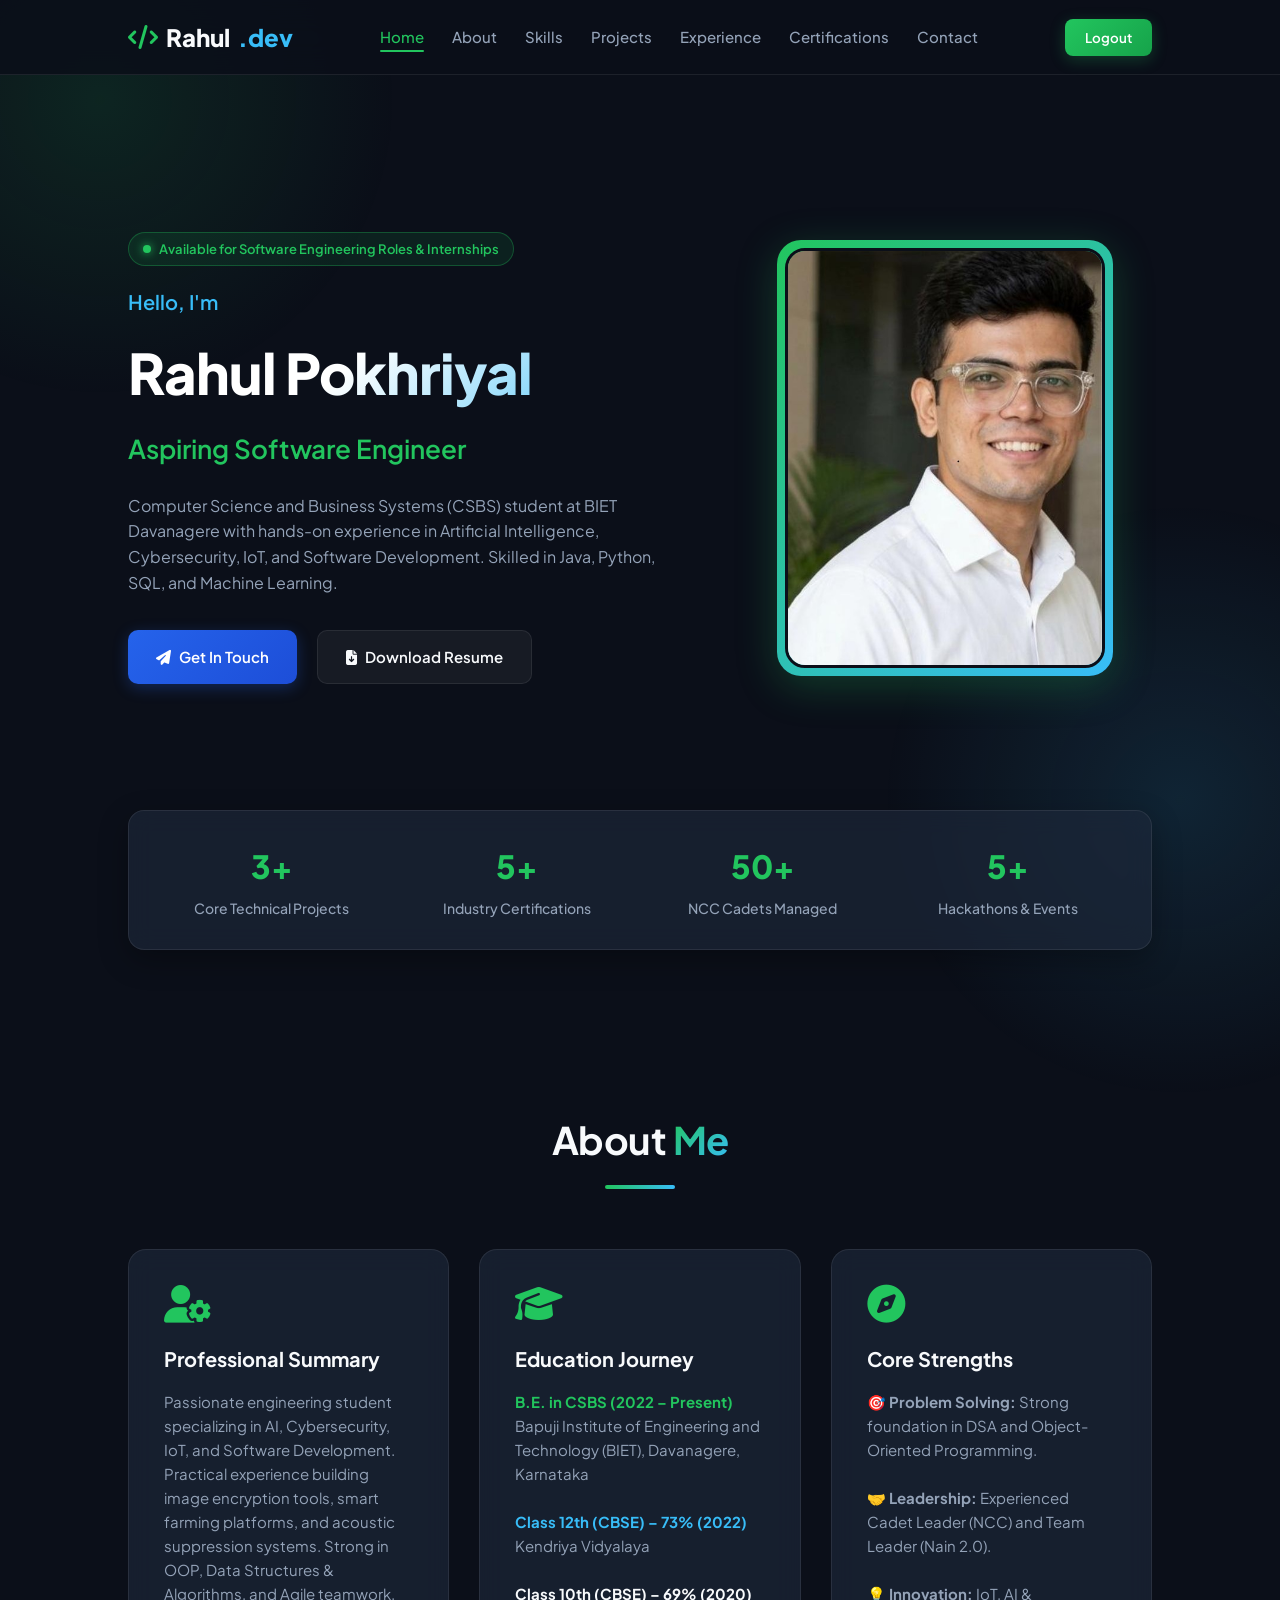
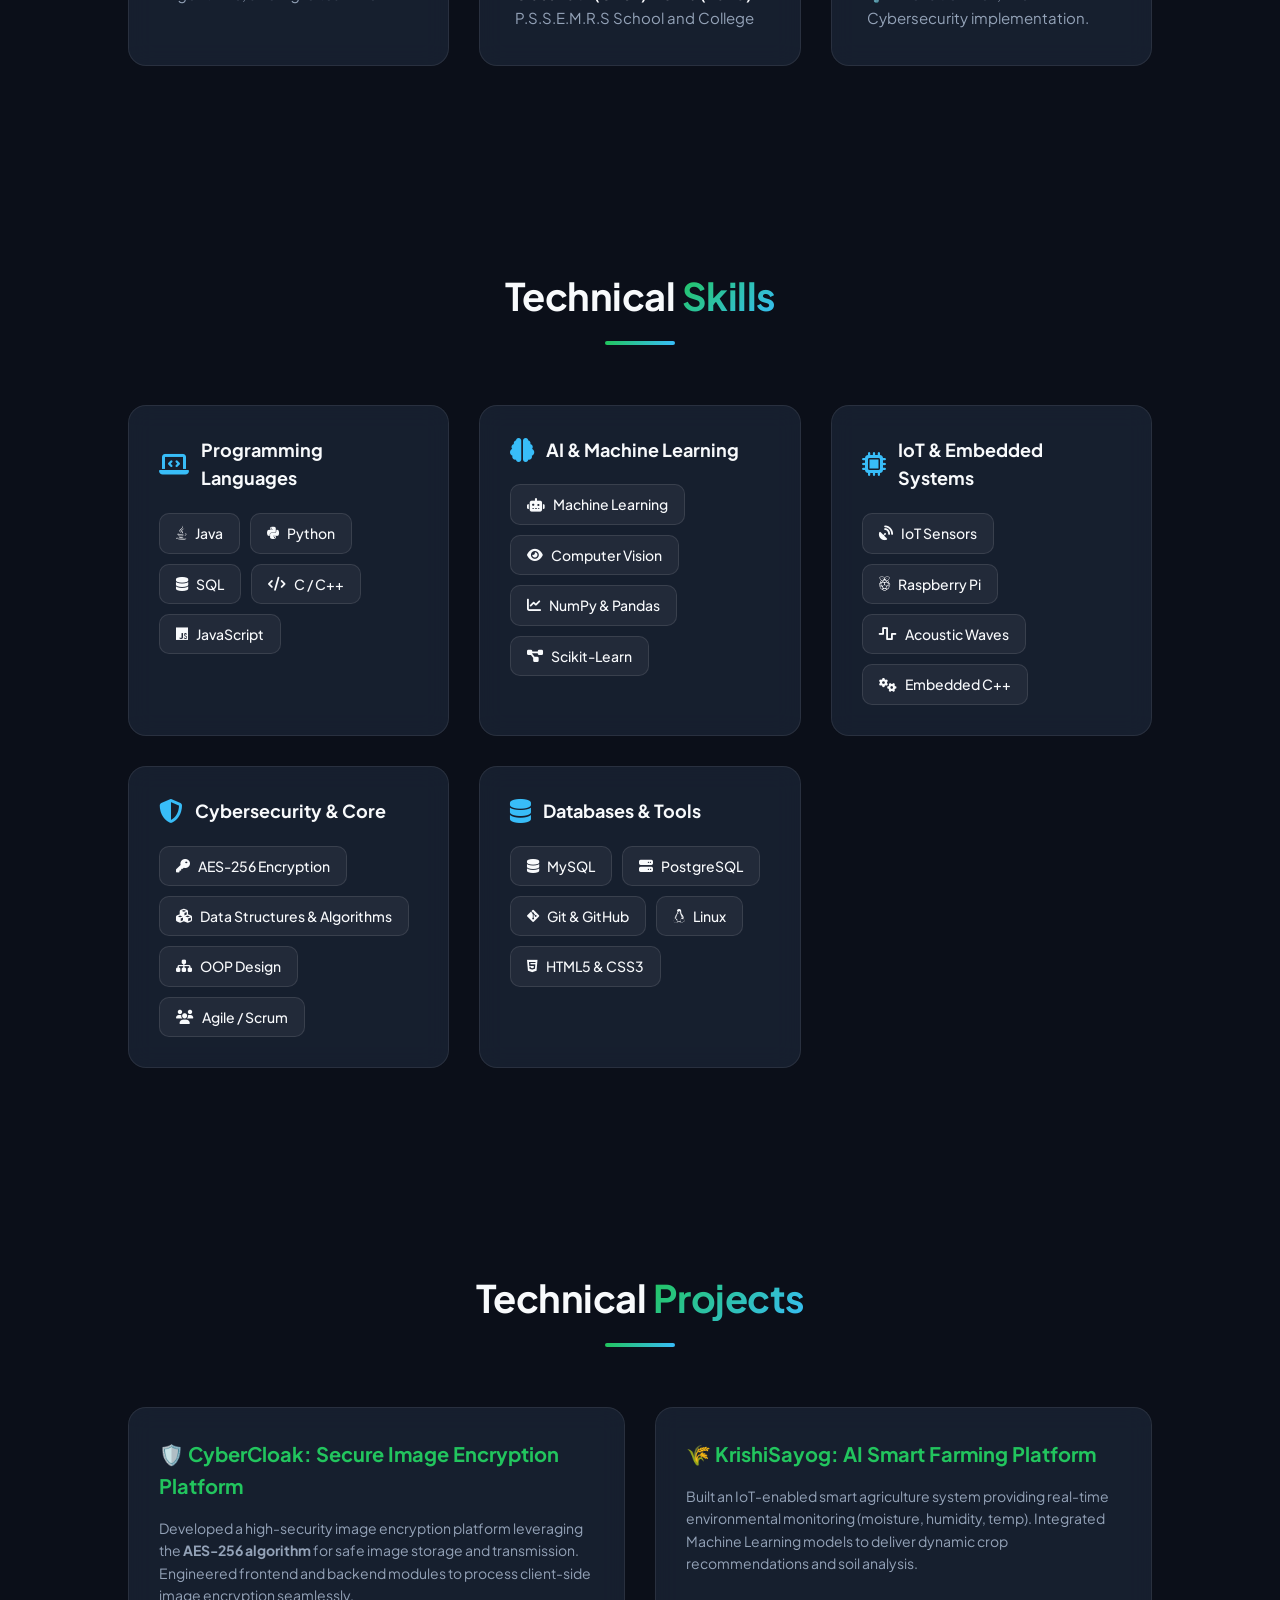
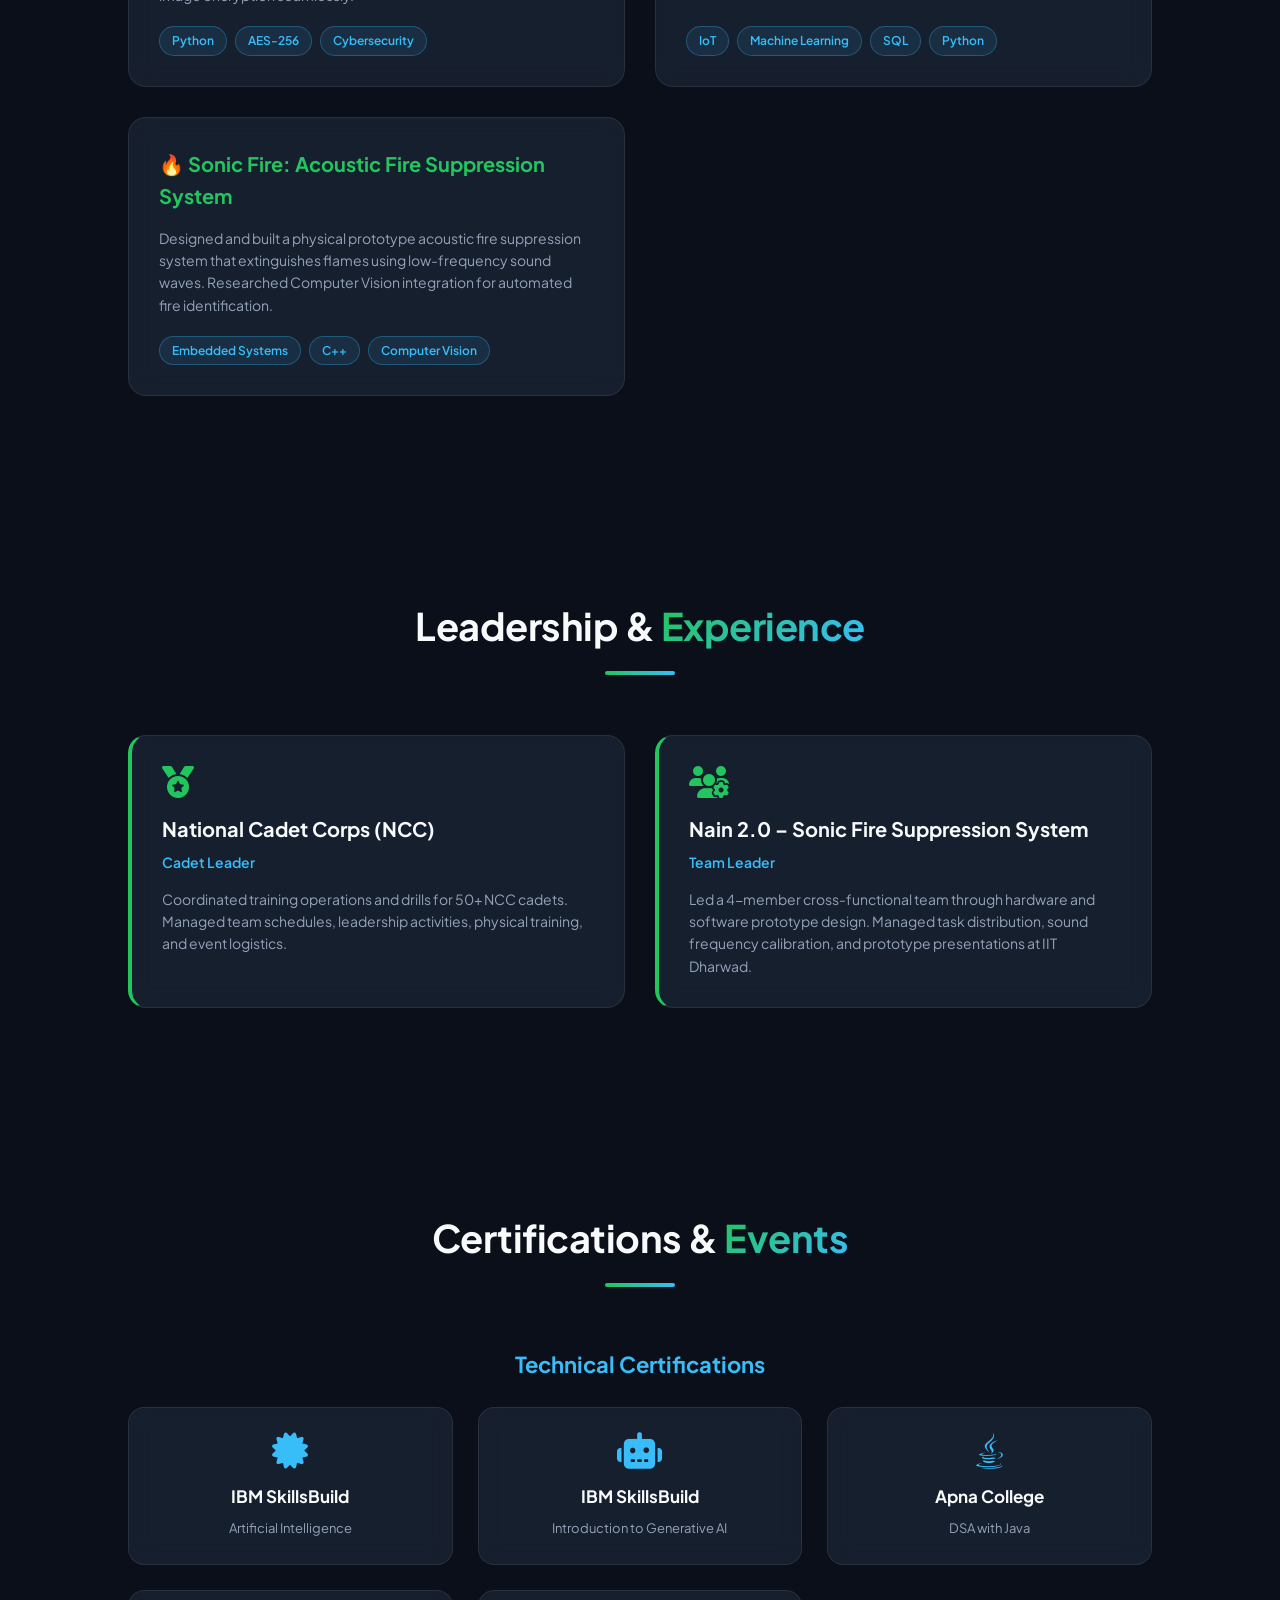
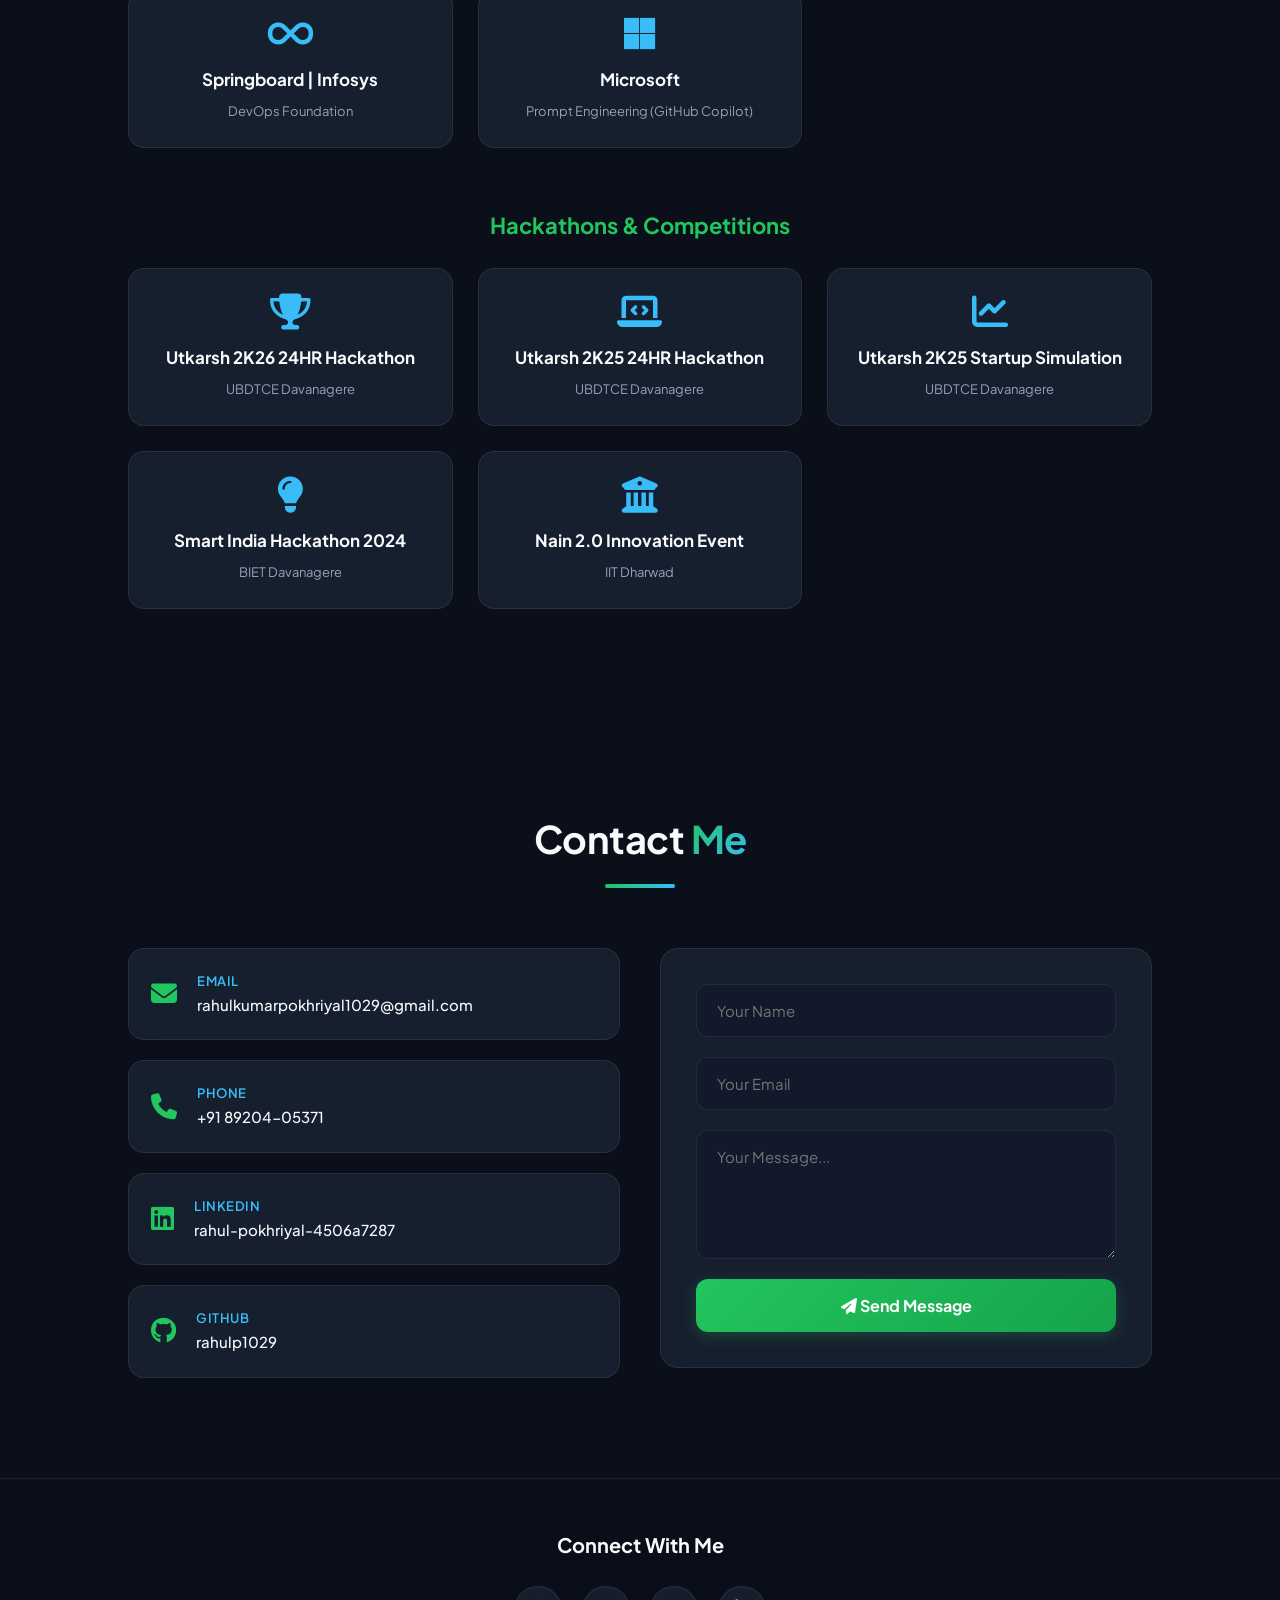
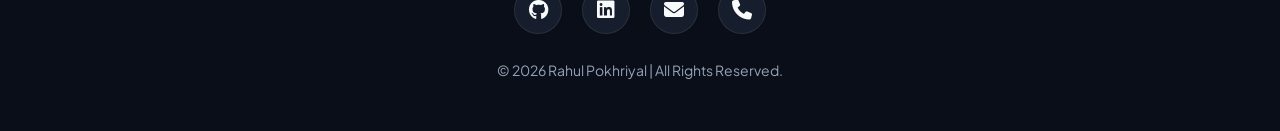
==== index.html @ 4e9465a5 "Initial commit - Rahul Pokhriyal Portfolio" ====
<!DOCTYPE html>
<html lang="en">
<head>
    <meta charset="UTF-8">
    <meta name="viewport" content="width=device-width, initial-scale=1.0">
    <title>Rahul Pokhriyal | Software Engineer Portfolio</title>
    <link rel="stylesheet" href="css/style.css?v=6">
    <link rel="stylesheet" href="https://cdnjs.cloudflare.com/ajax/libs/font-awesome/6.5.2/css/all.min.css">
</head>
<body>
    <!-- ================= NAVBAR ================= -->
    <header>
        <nav class="navbar">
            <div class="logo">
                <i class="fa-solid fa-code"></i>
                Rahul<span>.dev</span>
            </div>
            <ul class="nav-links">
                <li><a href="#home" class="active">Home</a></li>
                <li><a href="#about">About</a></li>
                <li><a href="#skills">Skills</a></li>
                <li><a href="#projects">Projects</a></li>
                <li><a href="#experience">Experience</a></li>
                <li><a href="#certifications">Certifications</a></li>
                <li><a href="#contact">Contact</a></li>
            </ul>
            <button id="logoutBtn">
                Logout
            </button>
        </nav>
    </header>

    <!-- ================= HERO ================= -->
    <section class="hero" id="home">
        <div class="hero-text">
            <div class="status-badge">
                <span class="status-dot"></span> Available for Software Engineering Roles & Internships
            </div>
            <h3>Hello, I'm</h3>
            <h1>Rahul Pokhriyal</h1>
            <h2>
                <span id="typing"></span>
            </h2>
            <p>
                Computer Science and Business Systems (CSBS) student at BIET Davanagere with hands-on experience in Artificial Intelligence, Cybersecurity, IoT, and Software Development. Skilled in Java, Python, SQL, and Machine Learning.
            </p>
            <div class="buttons">
                <a href="#contact" class="btn btn-primary">
                    <i class="fa-solid fa-paper-plane"></i> Get In Touch
                </a>
                <a href="RESUME.pdf" class="btn btn-secondary" target="_blank">
                    <i class="fa-solid fa-file-arrow-down"></i> Download Resume
                </a>
            </div>
        </div>
        <div class="hero-image">
            <div class="avatar-wrapper">
                <img src="images/profile.jpg?v=6" alt="Rahul Pokhriyal Profile">
            </div>
        </div>
    </section>

    <!-- ================= STATS BANNER ================= -->
    <section class="stats-section">
        <div class="stats-banner">
            <div class="stat-item">
                <div class="stat-number">3+</div>
                <div class="stat-label">Core Technical Projects</div>
            </div>
            <div class="stat-item">
                <div class="stat-number">5+</div>
                <div class="stat-label">Industry Certifications</div>
            </div>
            <div class="stat-item">
                <div class="stat-number">50+</div>
                <div class="stat-label">NCC Cadets Managed</div>
            </div>
            <div class="stat-item">
                <div class="stat-number">5+</div>
                <div class="stat-label">Hackathons & Events</div>
            </div>
        </div>
    </section>

    <!-- ================= ABOUT ================= -->
    <section id="about">
        <h2 class="title">About <span>Me</span></h2>
        <div class="about-container">
            <div class="about-card">
                <i class="fa-solid fa-user-gear"></i>
                <h3>Professional Summary</h3>
                <p>
                    Passionate engineering student specializing in AI, Cybersecurity, IoT, and Software Development. Practical experience building image encryption tools, smart farming platforms, and acoustic suppression systems. Strong in OOP, Data Structures & Algorithms, and Agile teamwork.
                </p>
            </div>
            <div class="about-card">
                <i class="fa-solid fa-graduation-cap"></i>
                <h3>Education Journey</h3>
                <p style="text-align: left; margin-top: 10px;">
                    <strong style="color: var(--accent-green);">B.E. in CSBS (2022 – Present)</strong><br>
                    Bapuji Institute of Engineering and Technology (BIET), Davanagere, Karnataka<br><br>
                    <strong style="color: var(--accent-cyan);">Class 12th (CBSE) – 73% (2022)</strong><br>
                    Kendriya Vidyalaya<br><br>
                    <strong style="color: var(--text-main);">Class 10th (CBSE) – 69% (2020)</strong><br>
                    P.S.S.E.M.R.S School and College
                </p>
            </div>
            <div class="about-card">
                <i class="fa-solid fa-compass"></i>
                <h3>Core Strengths</h3>
                <p style="text-align: left; margin-top: 10px;">
                    🎯 <strong>Problem Solving:</strong> Strong foundation in DSA and Object-Oriented Programming.<br><br>
                    🤝 <strong>Leadership:</strong> Experienced Cadet Leader (NCC) and Team Leader (Nain 2.0).<br><br>
                    💡 <strong>Innovation:</strong> IoT, AI & Cybersecurity implementation.
                </p>
            </div>
        </div>
    </section>

    <!-- ================= SKILLS ================= -->
    <section id="skills">
        <h2 class="title">Technical <span>Skills</span></h2>
        <div class="skills-container">
            
            <div class="skill-category">
                <div class="category-header">
                    <i class="fa-solid fa-laptop-code"></i>
                    <h3>Programming Languages</h3>
                </div>
                <div class="skill-tags">
                    <span class="skill-chip"><i class="fa-brands fa-java"></i> Java</span>
                    <span class="skill-chip"><i class="fa-brands fa-python"></i> Python</span>
                    <span class="skill-chip"><i class="fa-solid fa-database"></i> SQL</span>
                    <span class="skill-chip"><i class="fa-solid fa-code"></i> C / C++</span>
                    <span class="skill-chip"><i class="fa-brands fa-js"></i> JavaScript</span>
                </div>
            </div>

            <div class="skill-category">
                <div class="category-header">
                    <i class="fa-solid fa-brain"></i>
                    <h3>AI & Machine Learning</h3>
                </div>
                <div class="skill-tags">
                    <span class="skill-chip"><i class="fa-solid fa-robot"></i> Machine Learning</span>
                    <span class="skill-chip"><i class="fa-solid fa-eye"></i> Computer Vision</span>
                    <span class="skill-chip"><i class="fa-solid fa-chart-line"></i> NumPy & Pandas</span>
                    <span class="skill-chip"><i class="fa-solid fa-project-diagram"></i> Scikit-Learn</span>
                </div>
            </div>

            <div class="skill-category">
                <div class="category-header">
                    <i class="fa-solid fa-microchip"></i>
                    <h3>IoT & Embedded Systems</h3>
                </div>
                <div class="skill-tags">
                    <span class="skill-chip"><i class="fa-solid fa-satellite-dish"></i> IoT Sensors</span>
                    <span class="skill-chip"><i class="fa-brands fa-raspberry-pi"></i> Raspberry Pi</span>
                    <span class="skill-chip"><i class="fa-solid fa-wave-square"></i> Acoustic Waves</span>
                    <span class="skill-chip"><i class="fa-solid fa-gears"></i> Embedded C++</span>
                </div>
            </div>

            <div class="skill-category">
                <div class="category-header">
                    <i class="fa-solid fa-shield-halved"></i>
                    <h3>Cybersecurity & Core</h3>
                </div>
                <div class="skill-tags">
                    <span class="skill-chip"><i class="fa-solid fa-key"></i> AES-256 Encryption</span>
                    <span class="skill-chip"><i class="fa-solid fa-cubes"></i> Data Structures & Algorithms</span>
                    <span class="skill-chip"><i class="fa-solid fa-sitemap"></i> OOP Design</span>
                    <span class="skill-chip"><i class="fa-solid fa-users"></i> Agile / Scrum</span>
                </div>
            </div>

            <div class="skill-category">
                <div class="category-header">
                    <i class="fa-solid fa-database"></i>
                    <h3>Databases & Tools</h3>
                </div>
                <div class="skill-tags">
                    <span class="skill-chip"><i class="fa-solid fa-database"></i> MySQL</span>
                    <span class="skill-chip"><i class="fa-solid fa-server"></i> PostgreSQL</span>
                    <span class="skill-chip"><i class="fa-brands fa-git-alt"></i> Git & GitHub</span>
                    <span class="skill-chip"><i class="fa-brands fa-linux"></i> Linux</span>
                    <span class="skill-chip"><i class="fa-brands fa-html5"></i> HTML5 & CSS3</span>
                </div>
            </div>

        </div>
    </section>

    <!-- ================= PROJECTS ================= -->
    <section id="projects">
        <h2 class="title">Technical <span>Projects</span></h2>
        <div class="project-container">

            <div class="project-card">
                <div>
                    <h3>🛡️ CyberCloak: Secure Image Encryption Platform</h3>
                    <p>
                        Developed a high-security image encryption platform leveraging the <strong>AES-256 algorithm</strong> for safe image storage and transmission. Engineered frontend and backend modules to process client-side image encryption seamlessly.
                    </p>
                </div>
                <div class="project-badges">
                    <span class="badge">Python</span>
                    <span class="badge">AES-256</span>
                    <span class="badge">Cybersecurity</span>
                </div>
            </div>

            <div class="project-card">
                <div>
                    <h3>🌾 KrishiSayog: AI Smart Farming Platform</h3>
                    <p>
                        Built an IoT-enabled smart agriculture system providing real-time environmental monitoring (moisture, humidity, temp). Integrated Machine Learning models to deliver dynamic crop recommendations and soil analysis.
                    </p>
                </div>
                <div class="project-badges">
                    <span class="badge">IoT</span>
                    <span class="badge">Machine Learning</span>
                    <span class="badge">SQL</span>
                    <span class="badge">Python</span>
                </div>
            </div>

            <div class="project-card">
                <div>
                    <h3>🔥 Sonic Fire: Acoustic Fire Suppression System</h3>
                    <p>
                        Designed and built a physical prototype acoustic fire suppression system that extinguishes flames using low-frequency sound waves. Researched Computer Vision integration for automated fire identification.
                    </p>
                </div>
                <div class="project-badges">
                    <span class="badge">Embedded Systems</span>
                    <span class="badge">C++</span>
                    <span class="badge">Computer Vision</span>
                </div>
            </div>

        </div>
    </section>

    <!-- ================= LEADERSHIP & EXPERIENCE ================= -->
    <section id="experience">
        <h2 class="title">Leadership & <span>Experience</span></h2>
        <div class="exp-grid">
            <div class="exp-card">
                <i class="fa-solid fa-medal"></i>
                <h3>National Cadet Corps (NCC)</h3>
                <div class="role">Cadet Leader</div>
                <p>
                    Coordinated training operations and drills for 50+ NCC cadets. Managed team schedules, leadership activities, physical training, and event logistics.
                </p>
            </div>
            <div class="exp-card">
                <i class="fa-solid fa-users-gear"></i>
                <h3>Nain 2.0 – Sonic Fire Suppression System</h3>
                <div class="role">Team Leader</div>
                <p>
                    Led a 4-member cross-functional team through hardware and software prototype design. Managed task distribution, sound frequency calibration, and prototype presentations at IIT Dharwad.
                </p>
            </div>
        </div>
    </section>

    <!-- ================= CERTIFICATIONS & HACKATHONS ================= -->
    <section id="certifications">
        <h2 class="title">Certifications & <span>Events</span></h2>
        
        <h3 style="color: var(--accent-cyan); font-size: 22px; margin-bottom: 25px; text-align: center;">Technical Certifications</h3>
        <div class="cert-grid" style="margin-bottom: 60px;">
            <div class="cert-card">
                <i class="fa-solid fa-certificate"></i>
                <h3>IBM SkillsBuild</h3>
                <p>Artificial Intelligence</p>
            </div>
            <div class="cert-card">
                <i class="fa-solid fa-robot"></i>
                <h3>IBM SkillsBuild</h3>
                <p>Introduction to Generative AI</p>
            </div>
            <div class="cert-card">
                <i class="fa-brands fa-java"></i>
                <h3>Apna College</h3>
                <p>DSA with Java</p>
            </div>
            <div class="cert-card">
                <i class="fa-solid fa-infinity"></i>
                <h3>Springboard | Infosys</h3>
                <p>DevOps Foundation</p>
            </div>
            <div class="cert-card">
                <i class="fa-brands fa-microsoft"></i>
                <h3>Microsoft</h3>
                <p>Prompt Engineering (GitHub Copilot)</p>
            </div>
        </div>

        <h3 style="color: var(--accent-green); font-size: 22px; margin-bottom: 25px; text-align: center;">Hackathons & Competitions</h3>
        <div class="hackathon-grid">
            <div class="hackathon-card">
                <i class="fa-solid fa-trophy"></i>
                <h3>Utkarsh 2K26 24HR Hackathon</h3>
                <p>UBDTCE Davanagere</p>
            </div>
            <div class="hackathon-card">
                <i class="fa-solid fa-laptop-code"></i>
                <h3>Utkarsh 2K25 24HR Hackathon</h3>
                <p>UBDTCE Davanagere</p>
            </div>
            <div class="hackathon-card">
                <i class="fa-solid fa-chart-line"></i>
                <h3>Utkarsh 2K25 Startup Simulation</h3>
                <p>UBDTCE Davanagere</p>
            </div>
            <div class="hackathon-card">
                <i class="fa-solid fa-lightbulb"></i>
                <h3>Smart India Hackathon 2024</h3>
                <p>BIET Davanagere</p>
            </div>
            <div class="hackathon-card">
                <i class="fa-solid fa-building-columns"></i>
                <h3>Nain 2.0 Innovation Event</h3>
                <p>IIT Dharwad</p>
            </div>
        </div>
    </section>

    <!-- ================= CONTACT ================= -->
    <section id="contact">
        <h2 class="title">Contact <span>Me</span></h2>
        <div class="contact-container">
            <div class="contact-info">
                <div class="info-item">
                    <i class="fa-solid fa-envelope"></i>
                    <div>
                        <h4>Email</h4>
                        <a href="mailto:rahulkumarpokhriyal1029@gmail.com">rahulkumarpokhriyal1029@gmail.com</a>
                    </div>
                </div>
                <div class="info-item">
                    <i class="fa-solid fa-phone"></i>
                    <div>
                        <h4>Phone</h4>
                        <a href="tel:+918920405371">+91 89204-05371</a>
                    </div>
                </div>
                <div class="info-item">
                    <i class="fa-brands fa-linkedin"></i>
                    <div>
                        <h4>LinkedIn</h4>
                        <a href="https://linkedin.com/in/rahul-pokhriyal-4506a7287" target="_blank">rahul-pokhriyal-4506a7287</a>
                    </div>
                </div>
                <div class="info-item">
                    <i class="fa-brands fa-github"></i>
                    <div>
                        <h4>GitHub</h4>
                        <a href="https://github.com/rahulp1029" target="_blank">rahulp1029</a>
                    </div>
                </div>
            </div>

            <form id="contactForm">
                <input type="text" placeholder="Your Name" required>
                <input type="email" placeholder="Your Email" required>
                <textarea rows="5" placeholder="Your Message..." required></textarea>
                <button type="submit"><i class="fa-solid fa-paper-plane"></i> Send Message</button>
            </form>
        </div>
    </section>

    <!-- ================= FOOTER ================= -->
    <footer>
        <h3>Connect With Me</h3>
        <div class="social">
            <a href="https://github.com/rahulp1029" target="_blank" title="GitHub">
                <i class="fab fa-github"></i>
            </a>
            <a href="https://linkedin.com/in/rahul-pokhriyal-4506a7287" target="_blank" title="LinkedIn">
                <i class="fab fa-linkedin"></i>
            </a>
            <a href="mailto:rahulkumarpokhriyal1029@gmail.com" title="Email">
                <i class="fa-solid fa-envelope"></i>
            </a>
            <a href="tel:+918920405371" title="Phone">
                <i class="fa-solid fa-phone"></i>
            </a>
        </div>
        <p>
            ©️ 2026 Rahul Pokhriyal | All Rights Reserved
        </p>
    </footer>

    <script src="js/auth.js"></script>
    <script src="js/script.js"></script>
</body>
</html>
---- css/style.css ----
@import url('https://fonts.googleapis.com/css2?family=Plus+Jakarta+Sans:wght@300;400;500;600;700;800&display=swap');

*{
    margin:0;
    padding:0;
    box-sizing:border-box;
    scroll-behavior:smooth;
    font-family:'Plus Jakarta Sans', sans-serif;
}

:root {
    --bg-dark: #0b0f19;
    --card-bg: rgba(30, 41, 59, 0.65);
    --border-color: rgba(255, 255, 255, 0.08);
    --accent-green: #22c55e;
    --accent-green-glow: rgba(34, 197, 94, 0.25);
    --accent-cyan: #38bdf8;
    --accent-cyan-glow: rgba(56, 189, 248, 0.25);
    --text-main: #f8fafc;
    --text-muted: #94a3b8;
}

body{
    background: var(--bg-dark);
    color: var(--text-main);
    line-height:1.6;
    overflow-x:hidden;
}

/* Background subtle ambient glows */
body::before {
    content: "";
    position: fixed;
    top: -200px;
    left: -200px;
    width: 600px;
    height: 600px;
    background: radial-gradient(circle, rgba(34, 197, 94, 0.12) 0%, transparent 70%);
    z-index: -1;
    pointer-events: none;
}

body::after {
    content: "";
    position: fixed;
    bottom: -200px;
    right: -200px;
    width: 600px;
    height: 600px;
    background: radial-gradient(circle, rgba(56, 189, 248, 0.12) 0%, transparent 70%);
    z-index: -1;
    pointer-events: none;
}

section{
    padding:100px 10%;
}

.title{
    text-align:center;
    font-size:38px;
    font-weight:700;
    margin-bottom:60px;
    color: var(--text-main);
    position:relative;
    letter-spacing: -0.5px;
}

.title span {
    background: linear-gradient(135deg, var(--accent-green), var(--accent-cyan));
    -webkit-background-clip: text;
    -webkit-text-fill-color: transparent;
}

.title::after{
    content:"";
    width:70px;
    height:4px;
    background: linear-gradient(90deg, var(--accent-green), var(--accent-cyan));
    display:block;
    margin:14px auto 0;
    border-radius:10px;
}

/* Header & Navbar */
header{
    position:sticky;
    top:0;
    z-index:1000;
}

.navbar{
    display:flex;
    justify-content:space-between;
    align-items:center;
    padding:18px 10%;
    background: rgba(11, 15, 25, 0.85);
    backdrop-filter: blur(16px);
    border-bottom: 1px solid var(--border-color);
}

.logo{
    font-size:24px;
    font-weight:800;
    color: var(--text-main);
    display: flex;
    align-items: center;
    gap: 8px;
}

.logo i{
    color: var(--accent-green);
}

.logo span {
    color: var(--accent-cyan);
}

.nav-links{
    display:flex;
    list-style:none;
    gap:28px;
}

.nav-links a{
    text-decoration:none;
    color: var(--text-muted);
    font-weight: 500;
    font-size: 15px;
    transition:.3s;
    position: relative;
}

.nav-links a:hover, .nav-links a.active{
    color: var(--accent-green);
}

.nav-links a.active::after {
    content: "";
    position: absolute;
    bottom: -6px;
    left: 0;
    width: 100%;
    height: 2px;
    background: var(--accent-green);
    border-radius: 2px;
}

#logoutBtn{
    padding:10px 20px;
    background: linear-gradient(135deg, var(--accent-green), #16a34a);
    color:#fff;
    font-weight: 600;
    border:none;
    border-radius:8px;
    cursor:pointer;
    transition:.3s;
    box-shadow: 0 4px 15px var(--accent-green-glow);
}

#logoutBtn:hover{
    transform:translateY(-2px);
    box-shadow: 0 6px 20px rgba(34, 197, 94, 0.4);
}

/* Hero Section */
.hero{
    display:flex;
    justify-content:space-between;
    align-items:center;
    gap:60px;
    min-height:85vh;
}

.status-badge {
    display: inline-flex;
    align-items: center;
    gap: 8px;
    background: rgba(34, 197, 94, 0.1);
    border: 1px solid rgba(34, 197, 94, 0.3);
    color: var(--accent-green);
    font-size: 13px;
    font-weight: 600;
    padding: 6px 14px;
    border-radius: 20px;
    margin-bottom: 20px;
}

.status-dot {
    width: 8px;
    height: 8px;
    background: var(--accent-green);
    border-radius: 50%;
    box-shadow: 0 0 10px var(--accent-green);
    animation: pulse 2s infinite;
}

@keyframes pulse {
    0% { transform: scale(0.95); box-shadow: 0 0 0 0 rgba(34, 197, 94, 0.7); }
    70% { transform: scale(1); box-shadow: 0 0 0 8px rgba(34, 197, 94, 0); }
    100% { transform: scale(0.95); box-shadow: 0 0 0 0 rgba(34, 197, 94, 0); }
}

.hero-text{
    flex:1.2;
}

.hero-text h3{
    color: var(--accent-cyan);
    font-size:20px;
    font-weight: 600;
}

.hero-text h1{
    font-size:56px;
    font-weight: 800;
    margin:10px 0;
    letter-spacing: -1px;
    background: linear-gradient(135deg, #ffffff 40%, var(--accent-cyan));
    -webkit-background-clip: text;
    -webkit-text-fill-color: transparent;
}

.hero-text h2{
    color: var(--accent-green);
    margin-bottom:20px;
    font-size: 26px;
    font-weight: 600;
    min-height:45px;
}

.hero-text p{
    color: var(--text-muted);
    font-size: 16px;
    margin-bottom:35px;
    max-width: 600px;
}

.buttons{
    display:flex;
    gap:20px;
}

.btn{
    padding:14px 28px;
    text-decoration:none;
    border-radius:10px;
    font-weight: 600;
    font-size: 15px;
    transition:.3s;
    display: inline-flex;
    align-items: center;
    gap: 8px;
}

.btn-primary{
    color:#fff;
    background: linear-gradient(135deg, #2563eb, #1d4ed8);
    box-shadow: 0 4px 15px rgba(37, 99, 235, 0.3);
}

.btn-primary:hover{
    transform:translateY(-3px);
    box-shadow: 0 8px 25px rgba(37, 99, 235, 0.45);
}

.btn-secondary{
    color: var(--text-main);
    background: rgba(255, 255, 255, 0.05);
    border: 1px solid var(--border-color);
}

.btn-secondary:hover{
    background: rgba(255, 255, 255, 0.1);
    transform:translateY(-3px);
    border-color: var(--accent-cyan);
}

.hero-image{
    flex:0.9;
    display:flex;
    justify-content:center;
    position: relative;
}

.avatar-wrapper {
    position: relative;
    padding: 8px;
    border-radius: 24px;
    background: linear-gradient(135deg, var(--accent-green), var(--accent-cyan));
    box-shadow: 0 10px 40px var(--accent-green-glow);
}

.avatar-wrapper img{
    width:320px;
    height:420px;
    object-fit: cover;
    object-position: center 85%;
    border-radius:20px;
    display: block;
    border: 3px solid var(--bg-dark);
}

/* Stats Bar */
.stats-section {
    padding: 0 10%;
    margin-top: -30px;
    margin-bottom: 60px;
    width: 100%;
}

.stats-banner {
    width: 100%;
    display: grid;
    grid-template-columns: repeat(4, 1fr);
    gap: 20px;
    background: var(--card-bg);
    border: 1px solid var(--border-color);
    backdrop-filter: blur(12px);
    padding: 30px;
    border-radius: 16px;
    box-shadow: 0 10px 30px rgba(0,0,0,0.3);
}

.stat-item {
    text-align: center;
}

.stat-number {
    font-size: 32px;
    font-weight: 800;
    color: var(--accent-green);
}

.stat-label {
    color: var(--text-muted);
    font-size: 14px;
    font-weight: 500;
    margin-top: 4px;
}

/* About Section */
.about-container{
    display:grid;
    grid-template-columns:repeat(auto-fit,minmax(300px,1fr));
    gap:30px;
}

.about-card{
    background: var(--card-bg);
    border: 1px solid var(--border-color);
    backdrop-filter: blur(12px);
    padding:35px;
    border-radius:18px;
    transition:.4s;
}

.about-card:hover{
    transform:translateY(-6px);
    border-color: var(--accent-green);
    box-shadow:0 12px 30px var(--accent-green-glow);
}

.about-card i{
    font-size:38px;
    color: var(--accent-green);
    margin-bottom:20px;
}

.about-card h3{
    margin-bottom:15px;
    font-size: 20px;
    font-weight: 700;
}

.about-card p{
    color: var(--text-muted);
    font-size: 15px;
}

/* Skills Section */
.skills-container {
    display: grid;
    grid-template-columns: repeat(auto-fit, minmax(320px, 1fr));
    gap: 30px;
}

.skill-category {
    background: var(--card-bg);
    border: 1px solid var(--border-color);
    backdrop-filter: blur(12px);
    padding: 30px;
    border-radius: 18px;
    transition: .4s;
}

.skill-category:hover {
    border-color: var(--accent-cyan);
    box-shadow: 0 10px 30px var(--accent-cyan-glow);
}

.category-header {
    display: flex;
    align-items: center;
    gap: 12px;
    margin-bottom: 20px;
}

.category-header i {
    font-size: 24px;
    color: var(--accent-cyan);
}

.category-header h3 {
    font-size: 18px;
    font-weight: 700;
}

.skill-tags {
    display: flex;
    flex-wrap: wrap;
    gap: 10px;
}

.skill-chip {
    background: rgba(255, 255, 255, 0.05);
    border: 1px solid rgba(255, 255, 255, 0.1);
    color: var(--text-main);
    padding: 8px 16px;
    border-radius: 10px;
    font-size: 14px;
    font-weight: 500;
    display: flex;
    align-items: center;
    gap: 8px;
    transition: .3s;
}

.skill-chip:hover {
    background: rgba(34, 197, 94, 0.15);
    border-color: var(--accent-green);
    color: var(--accent-green);
}

/* Projects Section */
.project-container{
    display:grid;
    grid-template-columns:repeat(auto-fit,minmax(330px,1fr));
    gap:30px;
}

.project-card{
    background: var(--card-bg);
    border: 1px solid var(--border-color);
    backdrop-filter: blur(12px);
    padding:30px;
    border-radius:18px;
    transition:.4s;
    display: flex;
    flex-direction: column;
    justify-content: space-between;
}

.project-card:hover{
    transform:translateY(-8px);
    border-color: var(--accent-green);
    box-shadow:0 12px 35px var(--accent-green-glow);
}

.project-card h3{
    color: var(--accent-green);
    font-size: 20px;
    font-weight: 700;
    margin-bottom:15px;
}

.project-card p{
    color: var(--text-muted);
    font-size: 14px;
    margin-bottom: 20px;
}

.project-badges{
    display:flex;
    flex-wrap:wrap;
    gap:8px;
    margin-top:auto;
}

.badge{
    background: rgba(56, 189, 248, 0.1);
    color: var(--accent-cyan);
    font-size: 12px;
    font-weight: 600;
    padding: 4px 12px;
    border-radius: 20px;
    border: 1px solid rgba(56, 189, 248, 0.3);
}

/* Leadership & Experience Section */
.exp-grid{
    display:grid;
    grid-template-columns:repeat(auto-fit,minmax(330px,1fr));
    gap:30px;
}

.exp-card{
    background: var(--card-bg);
    border: 1px solid var(--border-color);
    border-left: 4px solid var(--accent-green);
    backdrop-filter: blur(12px);
    padding:30px;
    border-radius:18px;
    transition:.4s;
}

.exp-card:hover{
    transform:translateY(-5px);
    box-shadow:0 10px 30px var(--accent-green-glow);
}

.exp-card i{
    font-size:32px;
    color: var(--accent-green);
    margin-bottom:15px;
}

.exp-card h3{
    color: var(--text-main);
    font-size:20px;
    font-weight: 700;
    margin-bottom:6px;
}

.exp-card .role{
    color: var(--accent-cyan);
    font-weight:600;
    font-size:14px;
    margin-bottom:14px;
}

.exp-card p{
    color: var(--text-muted);
    font-size:14px;
}

/* Certifications & Hackathons */
.cert-grid, .hackathon-grid{
    display:grid;
    grid-template-columns:repeat(auto-fit,minmax(260px,1fr));
    gap:25px;
}

.cert-card, .hackathon-card{
    background: var(--card-bg);
    border: 1px solid var(--border-color);
    backdrop-filter: blur(12px);
    padding:25px;
    border-radius:16px;
    transition:.4s;
    text-align: center;
}

.cert-card:hover, .hackathon-card:hover{
    transform:translateY(-5px);
    border-color: var(--accent-cyan);
    box-shadow:0 8px 25px var(--accent-cyan-glow);
}

.cert-card i, .hackathon-card i{
    font-size:36px;
    color: var(--accent-cyan);
    margin-bottom:14px;
}

.cert-card h3, .hackathon-card h3{
    color: var(--text-main);
    font-size:17px;
    font-weight: 700;
    margin-bottom:8px;
}

.cert-card p, .hackathon-card p{
    color: var(--text-muted);
    font-size:13px;
}

/* Contact Section */
.contact-container{
    display:grid;
    grid-template-columns:repeat(auto-fit,minmax(320px,1fr));
    gap:40px;
    align-items:start;
}

.contact-info{
    display:flex;
    flex-direction:column;
    gap:20px;
}

.info-item{
    display:flex;
    align-items:center;
    gap:20px;
    background: var(--card-bg);
    border: 1px solid var(--border-color);
    backdrop-filter: blur(12px);
    padding:22px;
    border-radius:16px;
    transition: .3s;
}

.info-item:hover {
    border-color: var(--accent-green);
    transform: translateX(5px);
}

.info-item i{
    font-size:26px;
    color: var(--accent-green);
}

.info-item h4{
    color: var(--accent-cyan);
    font-size:13px;
    font-weight: 600;
    text-transform: uppercase;
    letter-spacing: 0.5px;
}

.info-item p, .info-item a{
    color: var(--text-main);
    font-size:15px;
    font-weight: 500;
    text-decoration:none;
}

.info-item a:hover{
    color: var(--accent-green);
}

#contactForm{
    background: var(--card-bg);
    border: 1px solid var(--border-color);
    backdrop-filter: blur(12px);
    padding: 35px;
    border-radius: 18px;
    display:flex;
    flex-direction:column;
    gap:20px;
}

#contactForm input,
#contactForm textarea{
    padding:16px 20px;
    border: 1px solid var(--border-color);
    outline:none;
    border-radius:12px;
    background: rgba(15, 23, 42, 0.6);
    color:#fff;
    font-size:15px;
    transition: .3s;
}

#contactForm input:focus,
#contactForm textarea:focus{
    border-color: var(--accent-green);
    box-shadow: 0 0 15px var(--accent-green-glow);
}

#contactForm button{
    padding:16px;
    border:none;
    background: linear-gradient(135deg, var(--accent-green), #16a34a);
    color:#fff;
    font-size:16px;
    font-weight: 700;
    border-radius:12px;
    cursor:pointer;
    transition:.3s;
    box-shadow: 0 4px 15px var(--accent-green-glow);
}

#contactForm button:hover{
    transform:translateY(-3px);
    box-shadow:0 8px 25px rgba(34, 197, 94, 0.45);
}

/* Footer */
footer{
    background: rgba(11, 15, 25, 0.95);
    border-top: 1px solid var(--border-color);
    text-align:center;
    padding:50px 20px;
}

footer h3{
    margin-bottom:25px;
    color: var(--text-main);
    font-size: 20px;
    font-weight: 700;
}

.social{
    display:flex;
    justify-content:center;
    gap:20px;
    margin-bottom:25px;
}

.social a{
    width:48px;
    height:48px;
    display:flex;
    justify-content:center;
    align-items:center;
    background: var(--card-bg);
    border: 1px solid var(--border-color);
    border-radius:50%;
    text-decoration:none;
    color: var(--text-main);
    font-size:20px;
    transition:.4s;
}

.social a:hover{
    background: var(--accent-green);
    color: #fff;
    border-color: var(--accent-green);
    transform:translateY(-4px);
    box-shadow: 0 6px 20px var(--accent-green-glow);
}

footer p{
    color: var(--text-muted);
    font-size: 14px;
}

/* Animations & Responsive */
@media(max-width:992px){
    .hero{
        flex-direction:column-reverse;
        text-align:center;
    }
    .hero-text h1{
        font-size:42px;
    }
    .hero-text p {
        margin: 0 auto 30px;
    }
    .buttons{
        justify-content:center;
    }
    .navbar{
        flex-direction:column;
        gap:15px;
    }
    .nav-links{
        gap:18px;
    }
}

@media(max-width:768px){
    section{
        padding:70px 5%;
    }
    .stats-section {
        padding: 0 5%;
        margin-top: 20px;
    }
    .stats-banner {
        grid-template-columns: repeat(2, 1fr);
    }
    .avatar-wrapper img{
        width:220px;
        height:220px;
    }
}
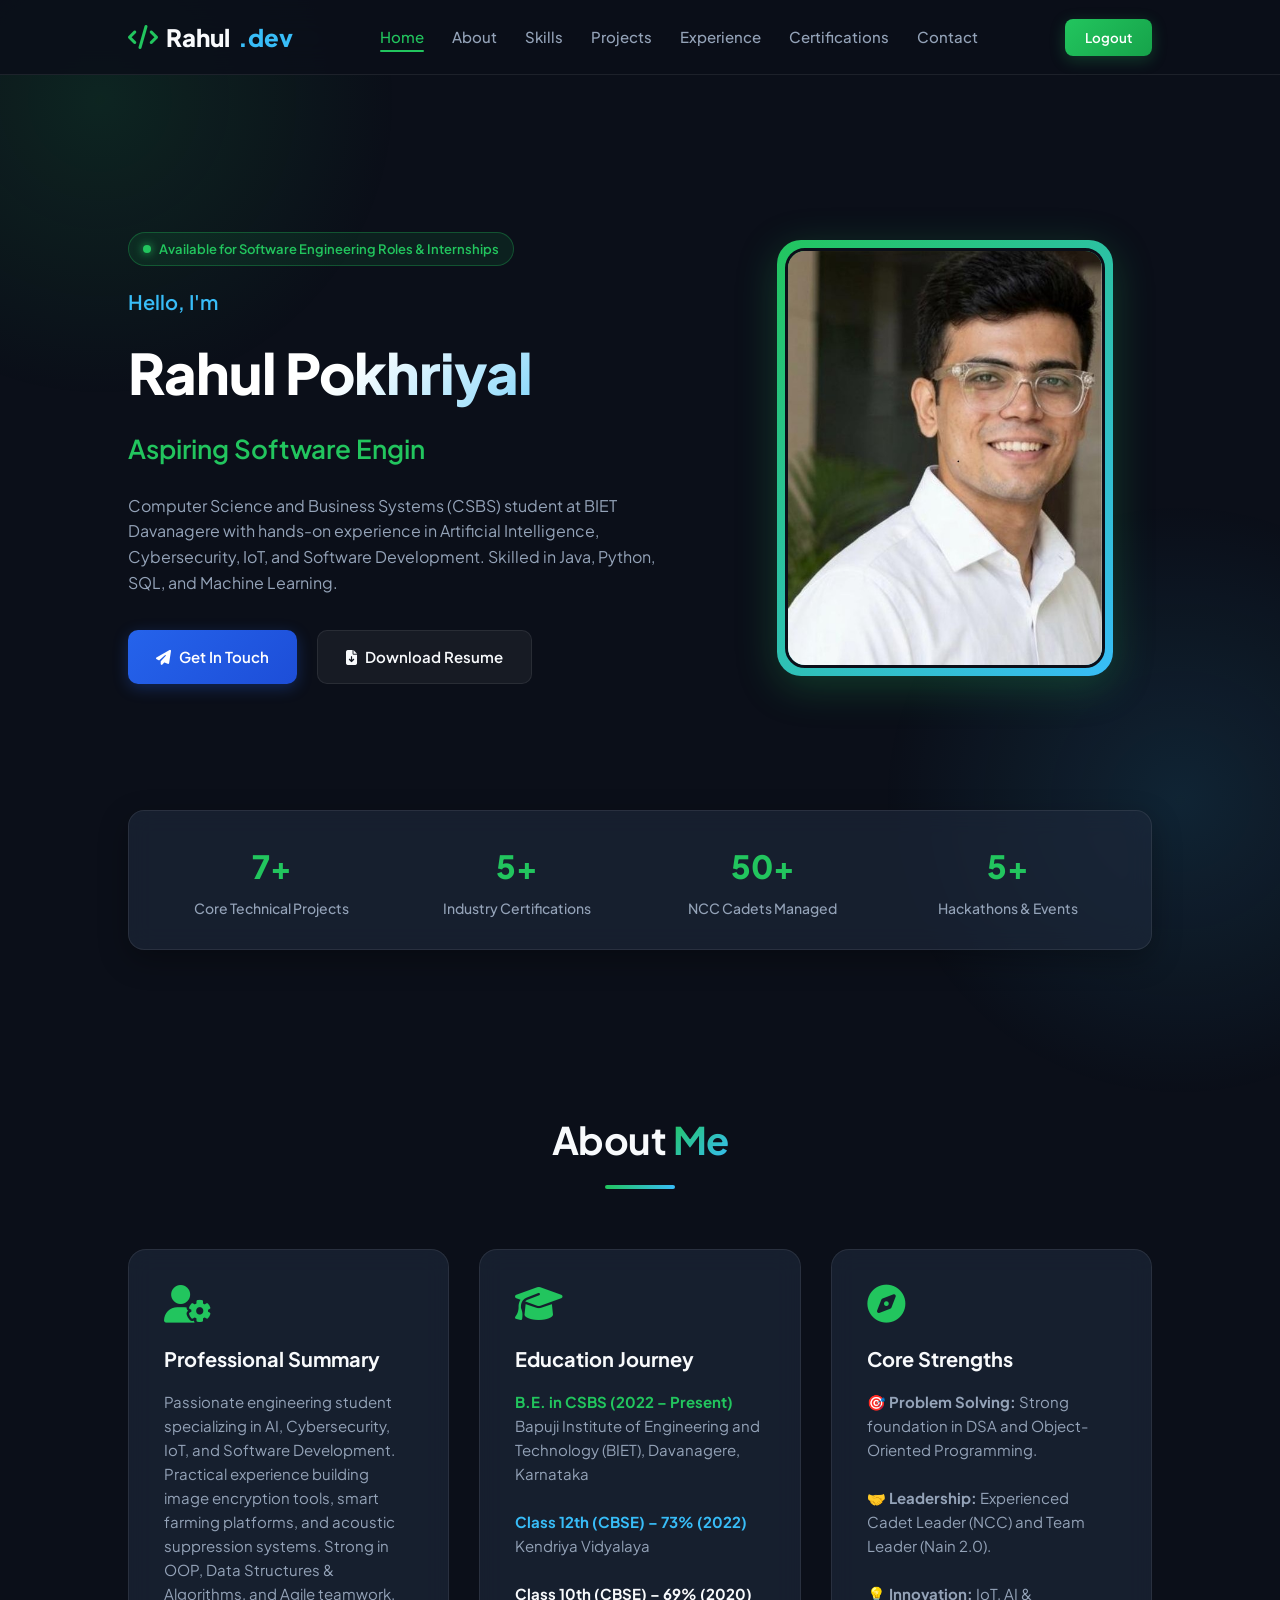
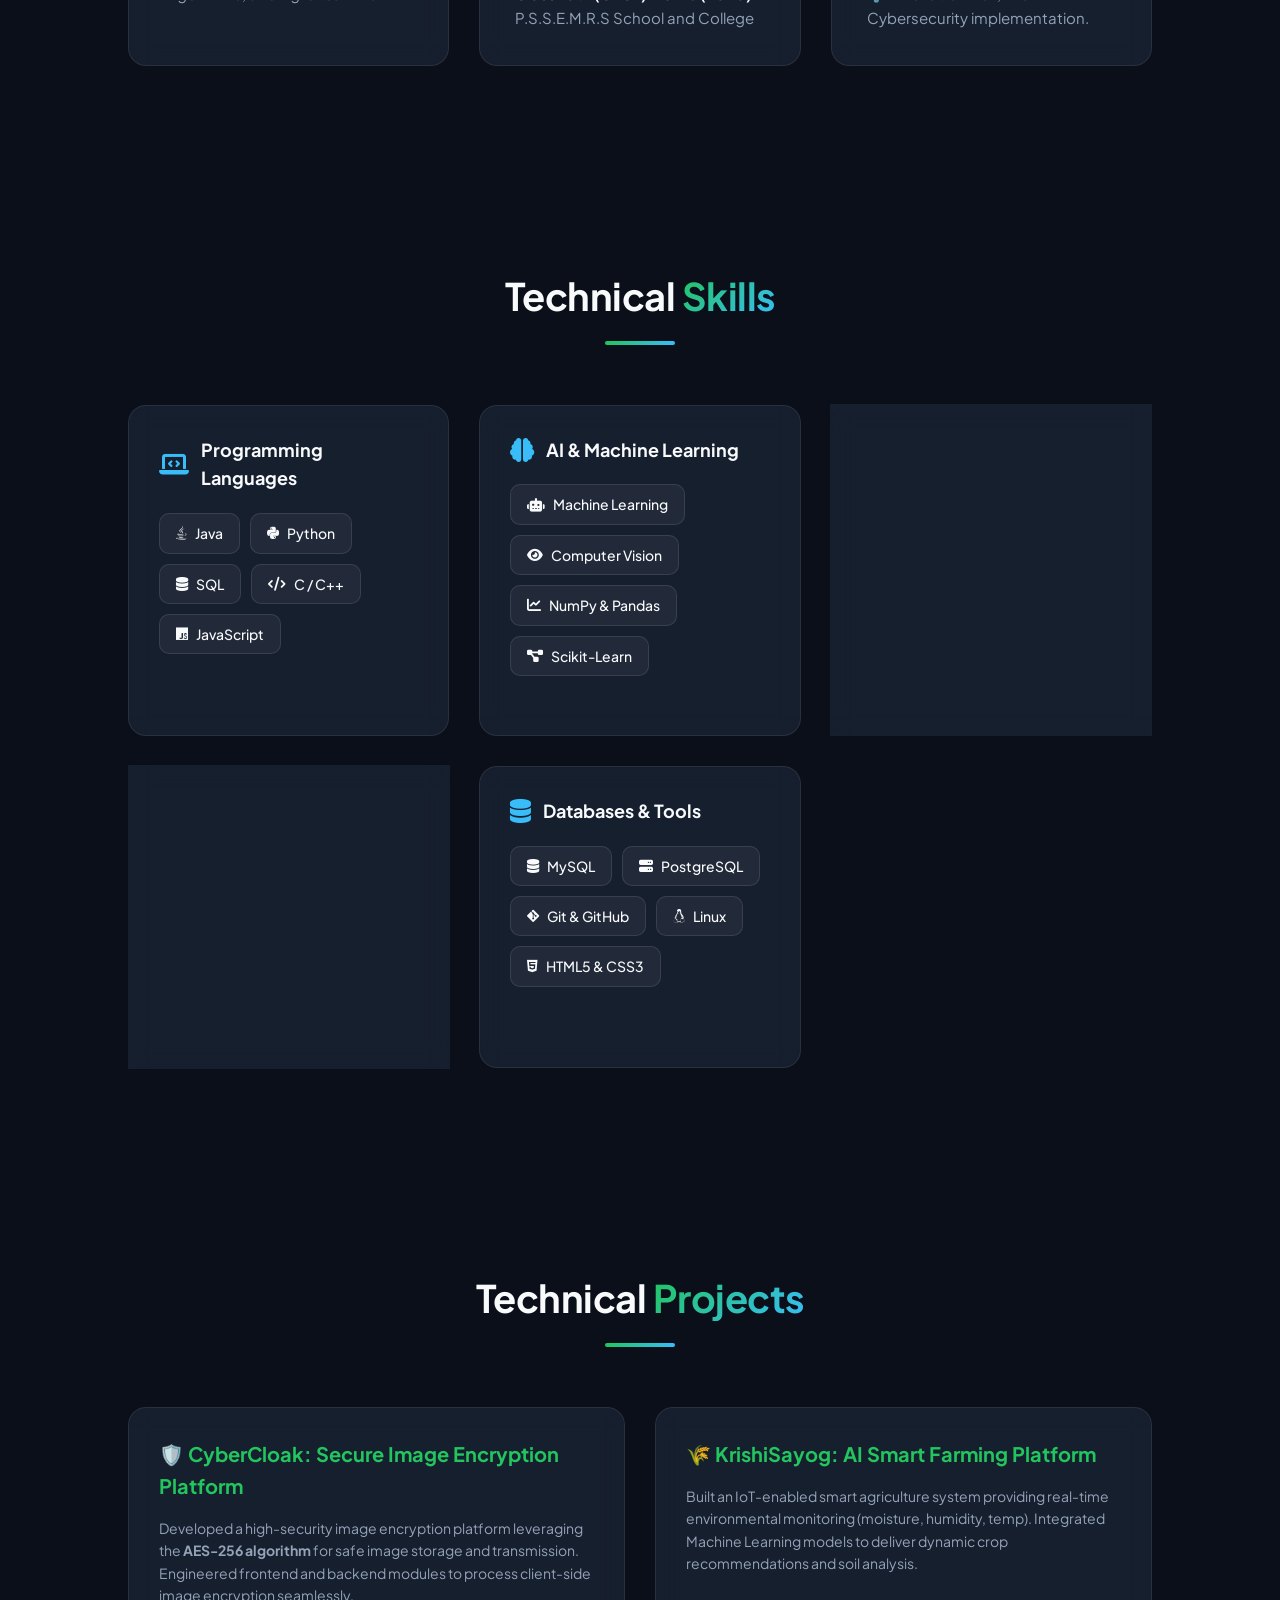
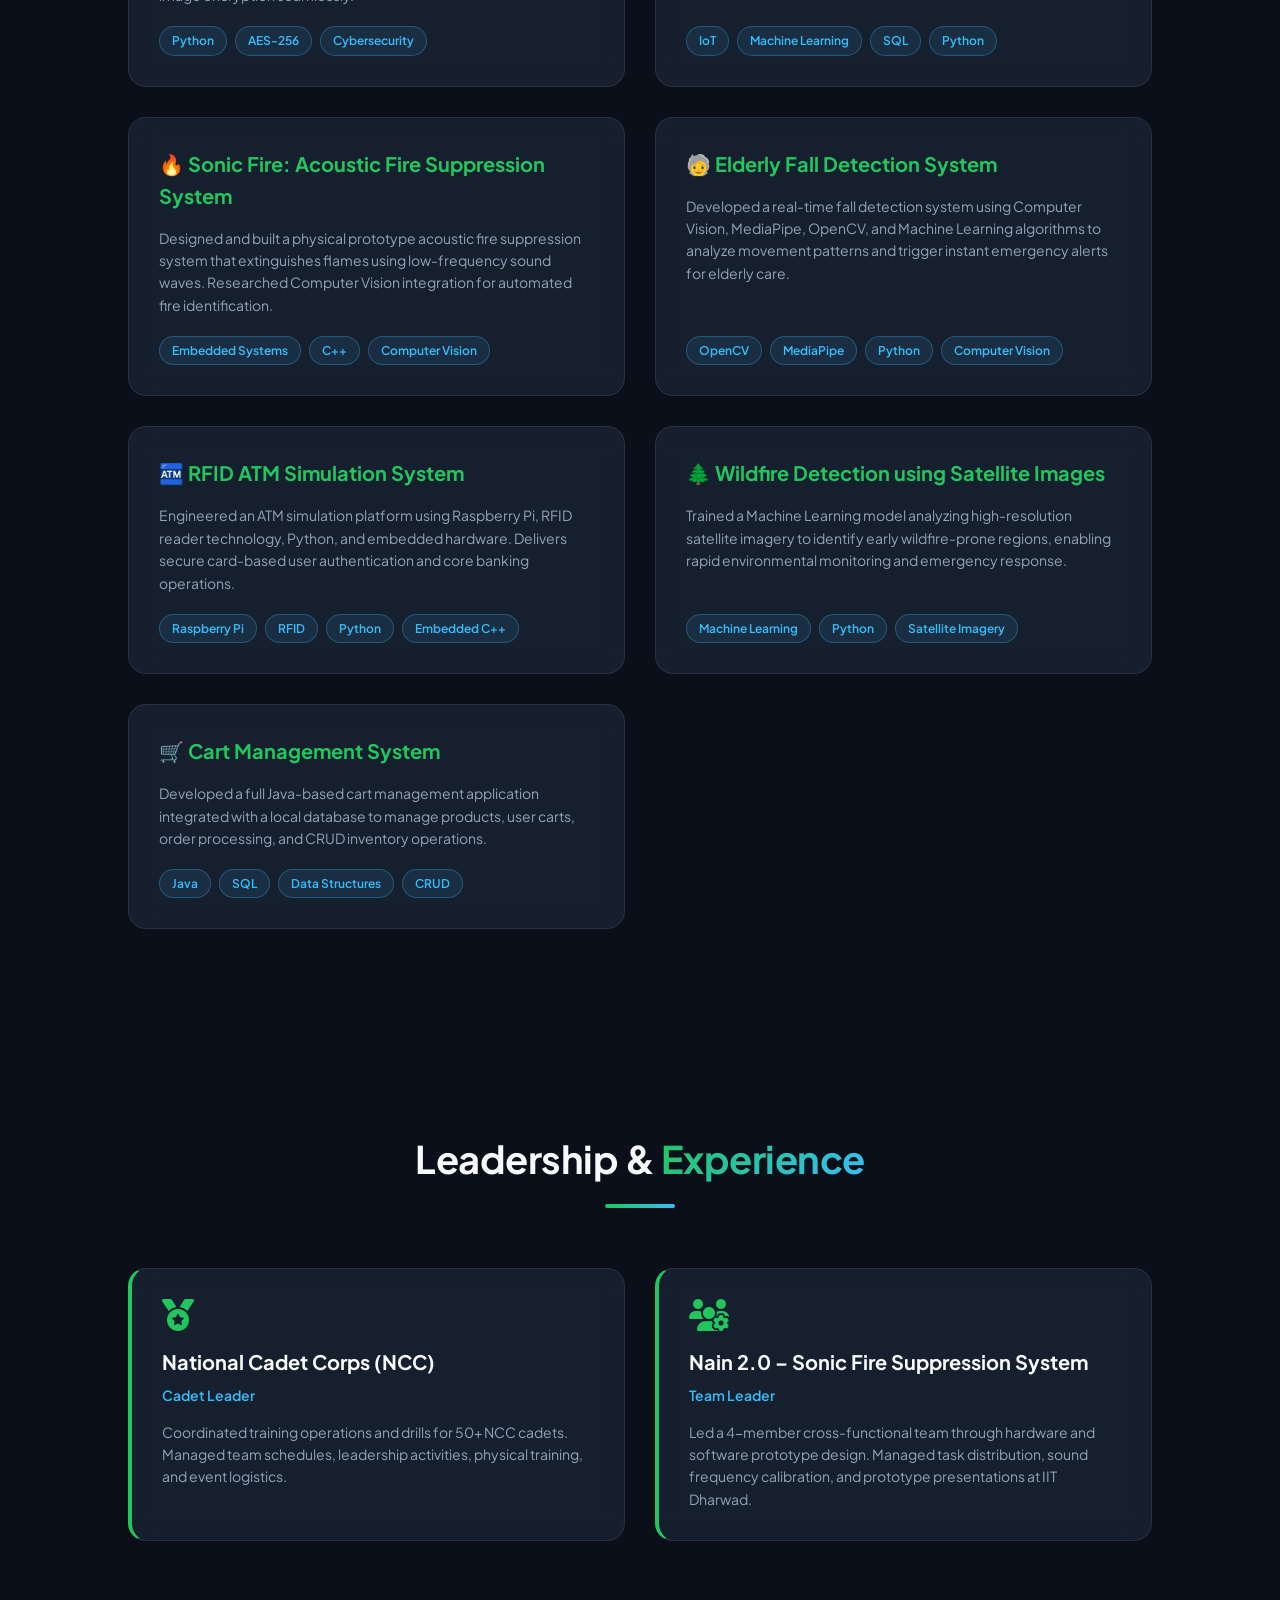
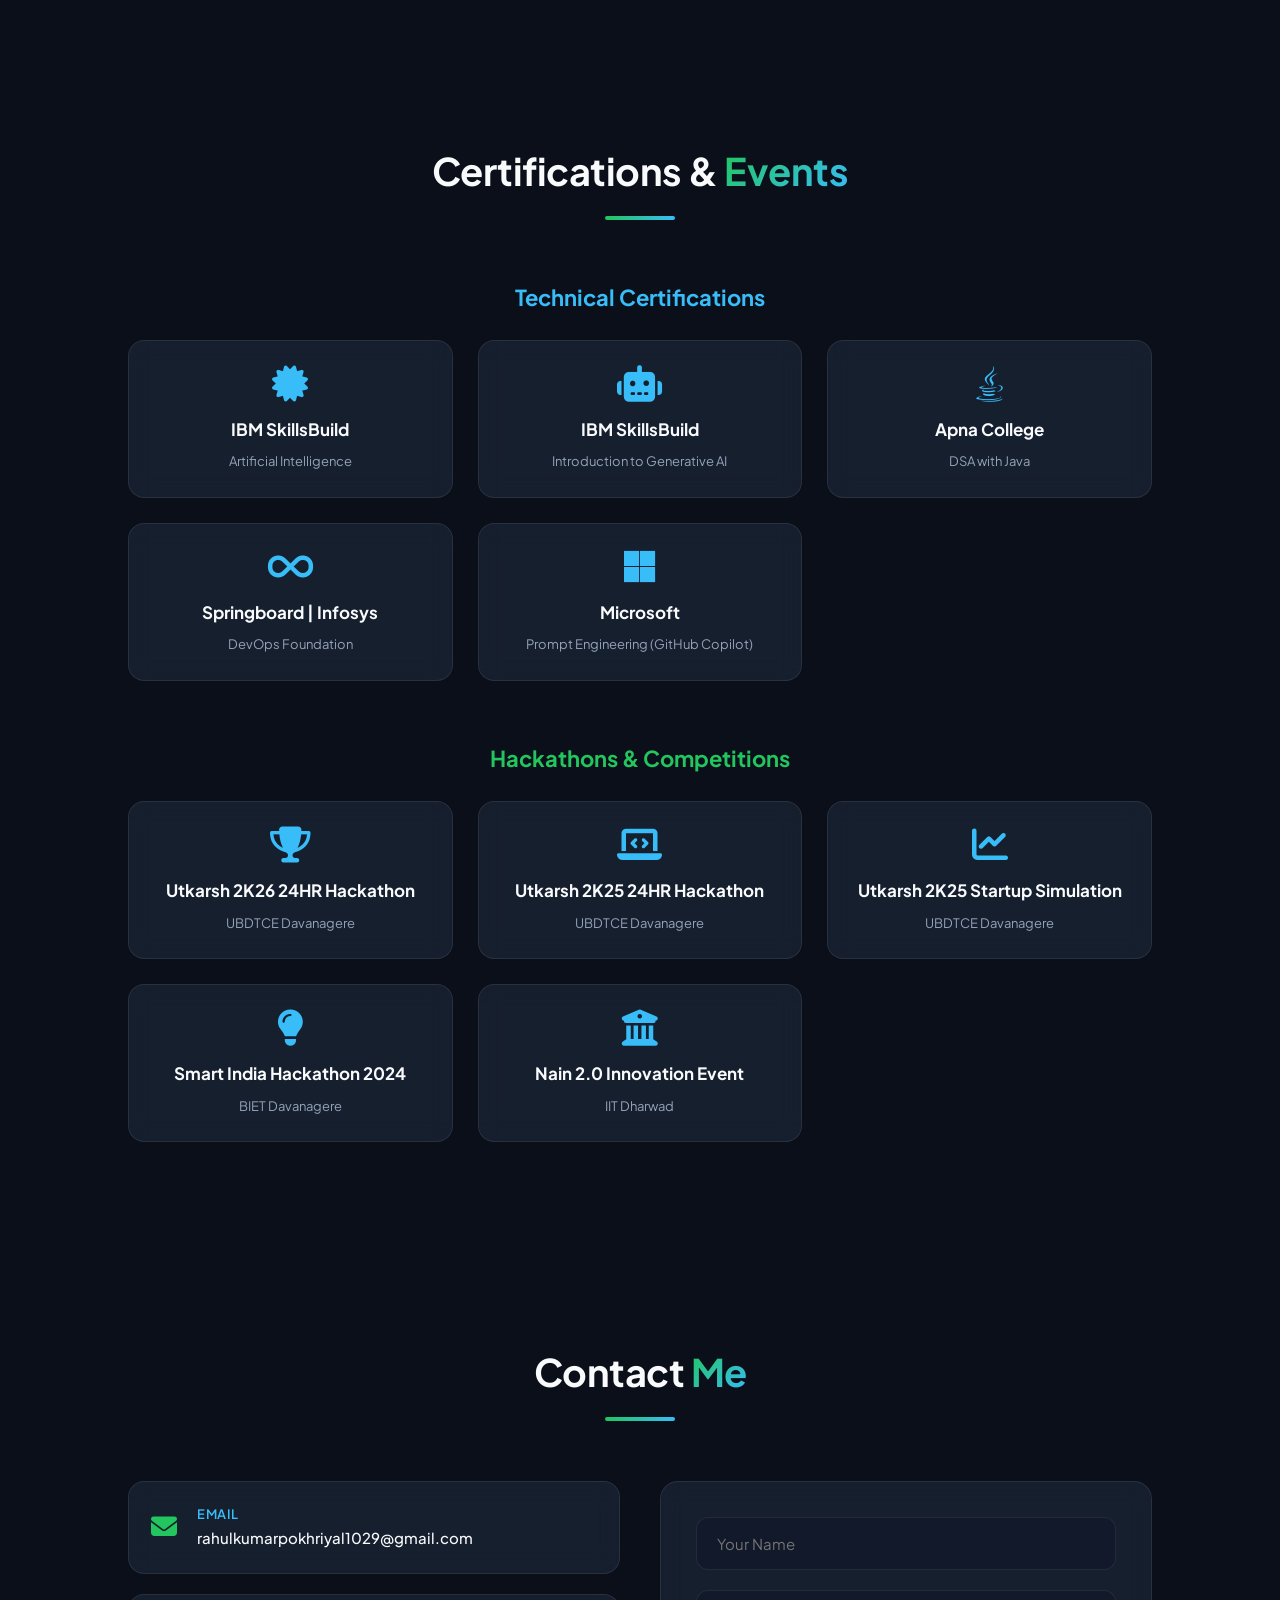
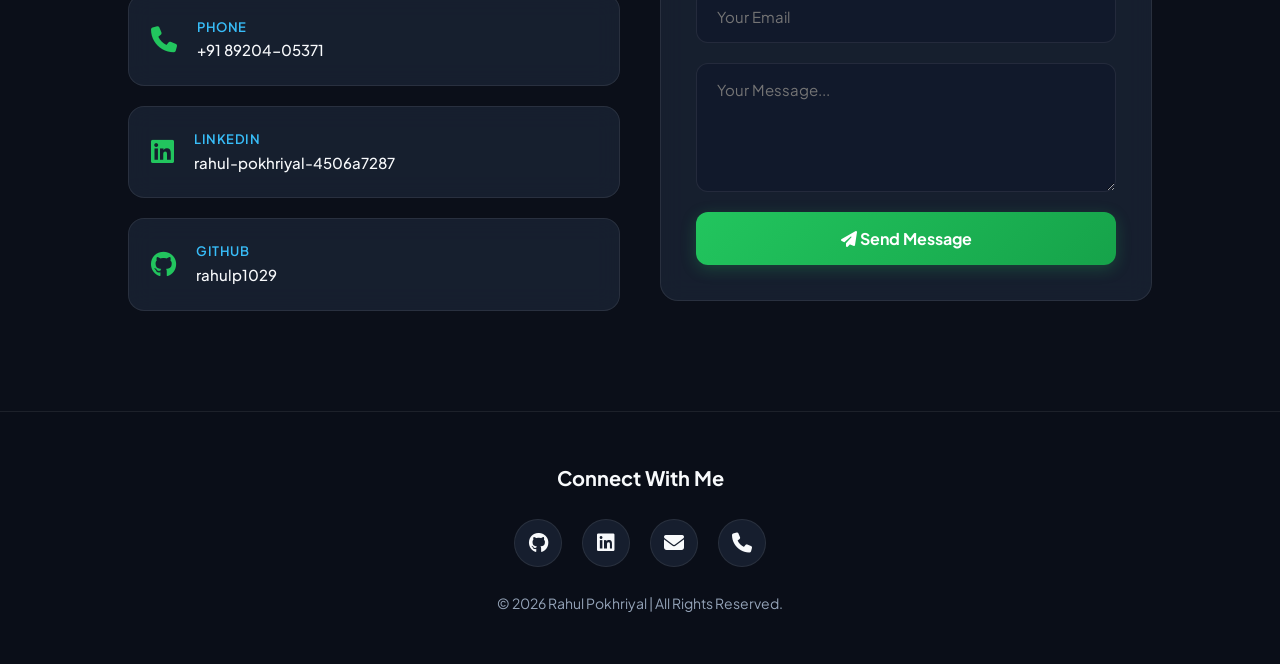
==== commit b5bee139: "Add all previous technical projects to portfolio" ====
--- a/index.html
+++ b/index.html
@@ -4,7 +4,7 @@
     <meta charset="UTF-8">
     <meta name="viewport" content="width=device-width, initial-scale=1.0">
     <title>Rahul Pokhriyal | Software Engineer Portfolio</title>
-    <link rel="stylesheet" href="css/style.css?v=6">
+    <link rel="stylesheet" href="css/style.css?v=7">
     <link rel="stylesheet" href="https://cdnjs.cloudflare.com/ajax/libs/font-awesome/6.5.2/css/all.min.css">
 </head>
 <body>
@@ -55,7 +55,7 @@
         </div>
         <div class="hero-image">
             <div class="avatar-wrapper">
-                <img src="images/profile.jpg?v=6" alt="Rahul Pokhriyal Profile">
+                <img src="images/profile.jpg?v=7" alt="Rahul Pokhriyal Profile">
             </div>
         </div>
     </section>
@@ -64,7 +64,7 @@
     <section class="stats-section">
         <div class="stats-banner">
             <div class="stat-item">
-                <div class="stat-number">3+</div>
+                <div class="stat-number">7+</div>
                 <div class="stat-label">Core Technical Projects</div>
             </div>
             <div class="stat-item">
@@ -237,6 +237,65 @@
                     <span class="badge">Embedded Systems</span>
                     <span class="badge">C++</span>
                     <span class="badge">Computer Vision</span>
+                </div>
+            </div>
+
+            <div class="project-card">
+                <div>
+                    <h3>🧓 Elderly Fall Detection System</h3>
+                    <p>
+                        Developed a real-time fall detection system using Computer Vision, MediaPipe, OpenCV, and Machine Learning algorithms to analyze movement patterns and trigger instant emergency alerts for elderly care.
+                    </p>
+                </div>
+                <div class="project-badges">
+                    <span class="badge">OpenCV</span>
+                    <span class="badge">MediaPipe</span>
+                    <span class="badge">Python</span>
+                    <span class="badge">Computer Vision</span>
+                </div>
+            </div>
+
+            <div class="project-card">
+                <div>
+                    <h3>🏧 RFID ATM Simulation System</h3>
+                    <p>
+                        Engineered an ATM simulation platform using Raspberry Pi, RFID reader technology, Python, and embedded hardware. Delivers secure card-based user authentication and core banking operations.
+                    </p>
+                </div>
+                <div class="project-badges">
+                    <span class="badge">Raspberry Pi</span>
+                    <span class="badge">RFID</span>
+                    <span class="badge">Python</span>
+                    <span class="badge">Embedded C++</span>
+                </div>
+            </div>
+
+            <div class="project-card">
+                <div>
+                    <h3>🌲 Wildfire Detection using Satellite Images</h3>
+                    <p>
+                        Trained a Machine Learning model analyzing high-resolution satellite imagery to identify early wildfire-prone regions, enabling rapid environmental monitoring and emergency response.
+                    </p>
+                </div>
+                <div class="project-badges">
+                    <span class="badge">Machine Learning</span>
+                    <span class="badge">Python</span>
+                    <span class="badge">Satellite Imagery</span>
+                </div>
+            </div>
+
+            <div class="project-card">
+                <div>
+                    <h3>🛒 Cart Management System</h3>
+                    <p>
+                        Developed a full Java-based cart management application integrated with a local database to manage products, user carts, order processing, and CRUD inventory operations.
+                    </p>
+                </div>
+                <div class="project-badges">
+                    <span class="badge">Java</span>
+                    <span class="badge">SQL</span>
+                    <span class="badge">Data Structures</span>
+                    <span class="badge">CRUD</span>
                 </div>
             </div>
 
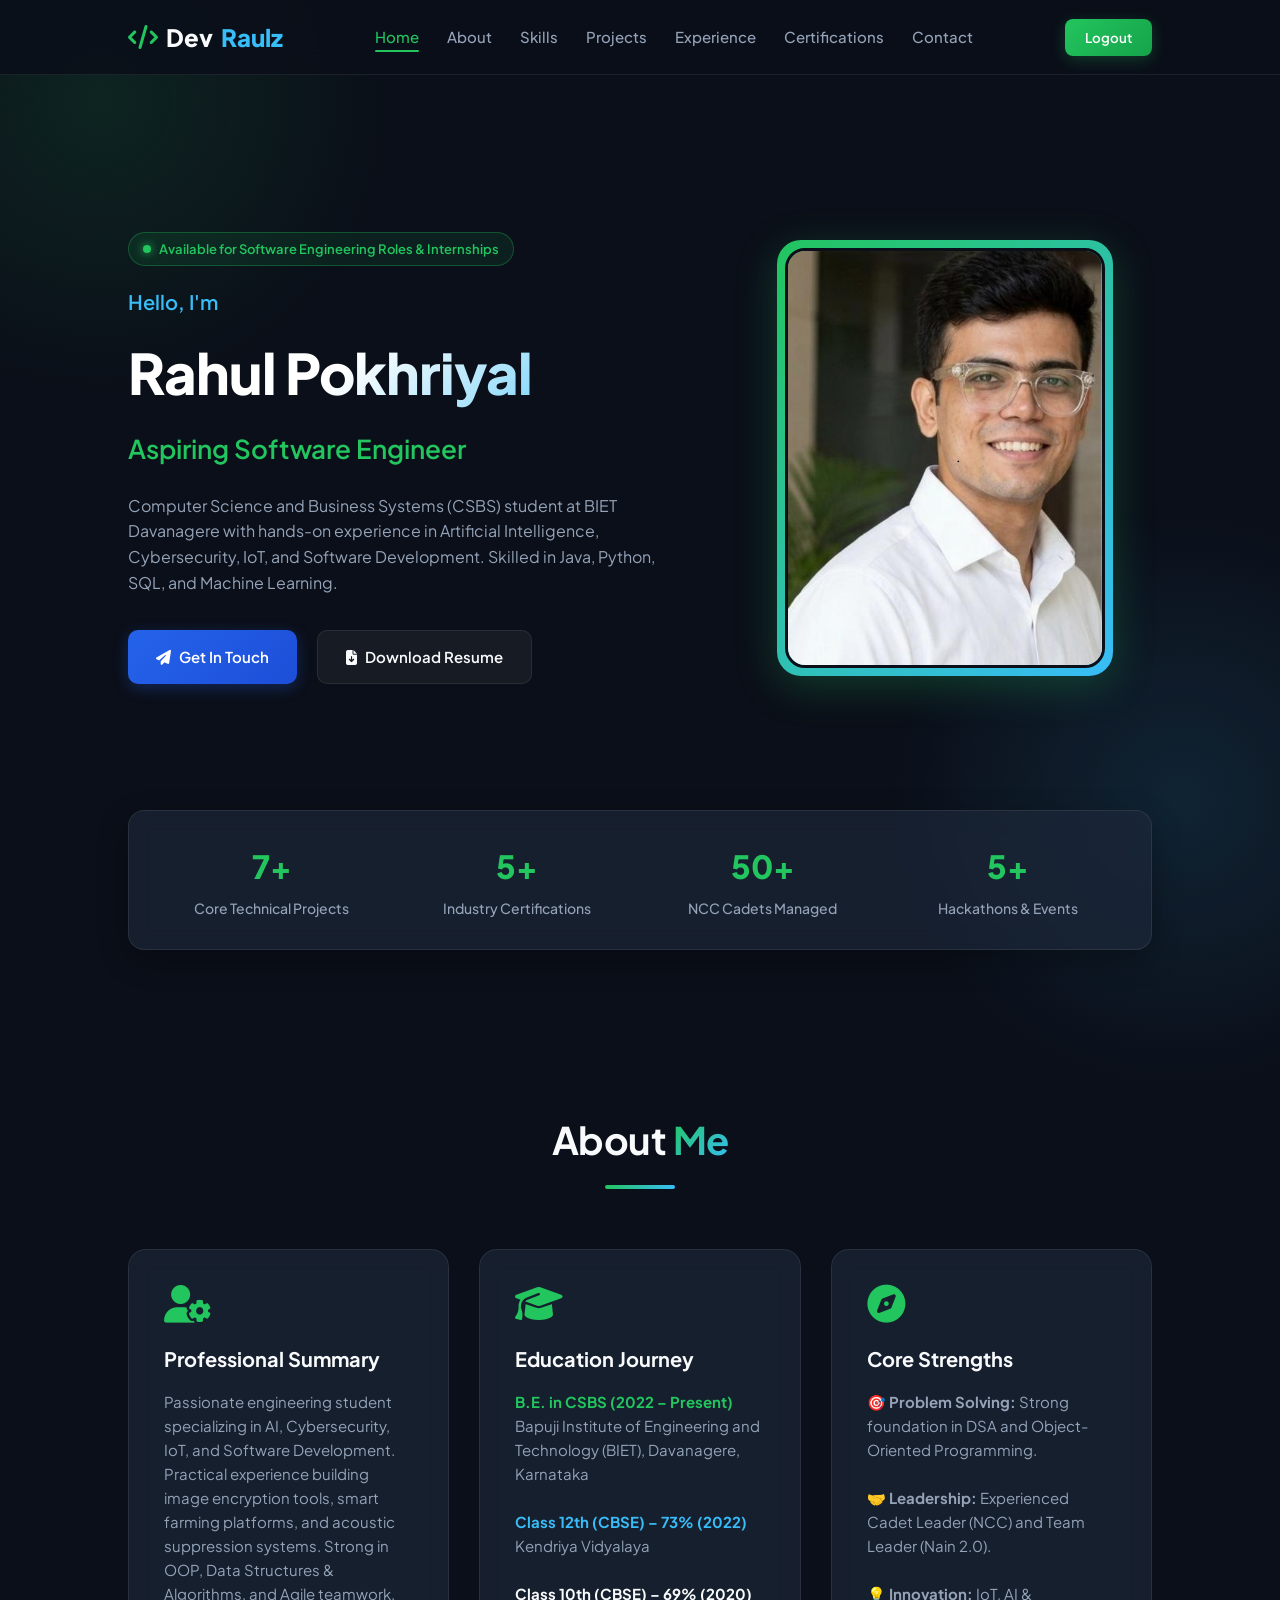
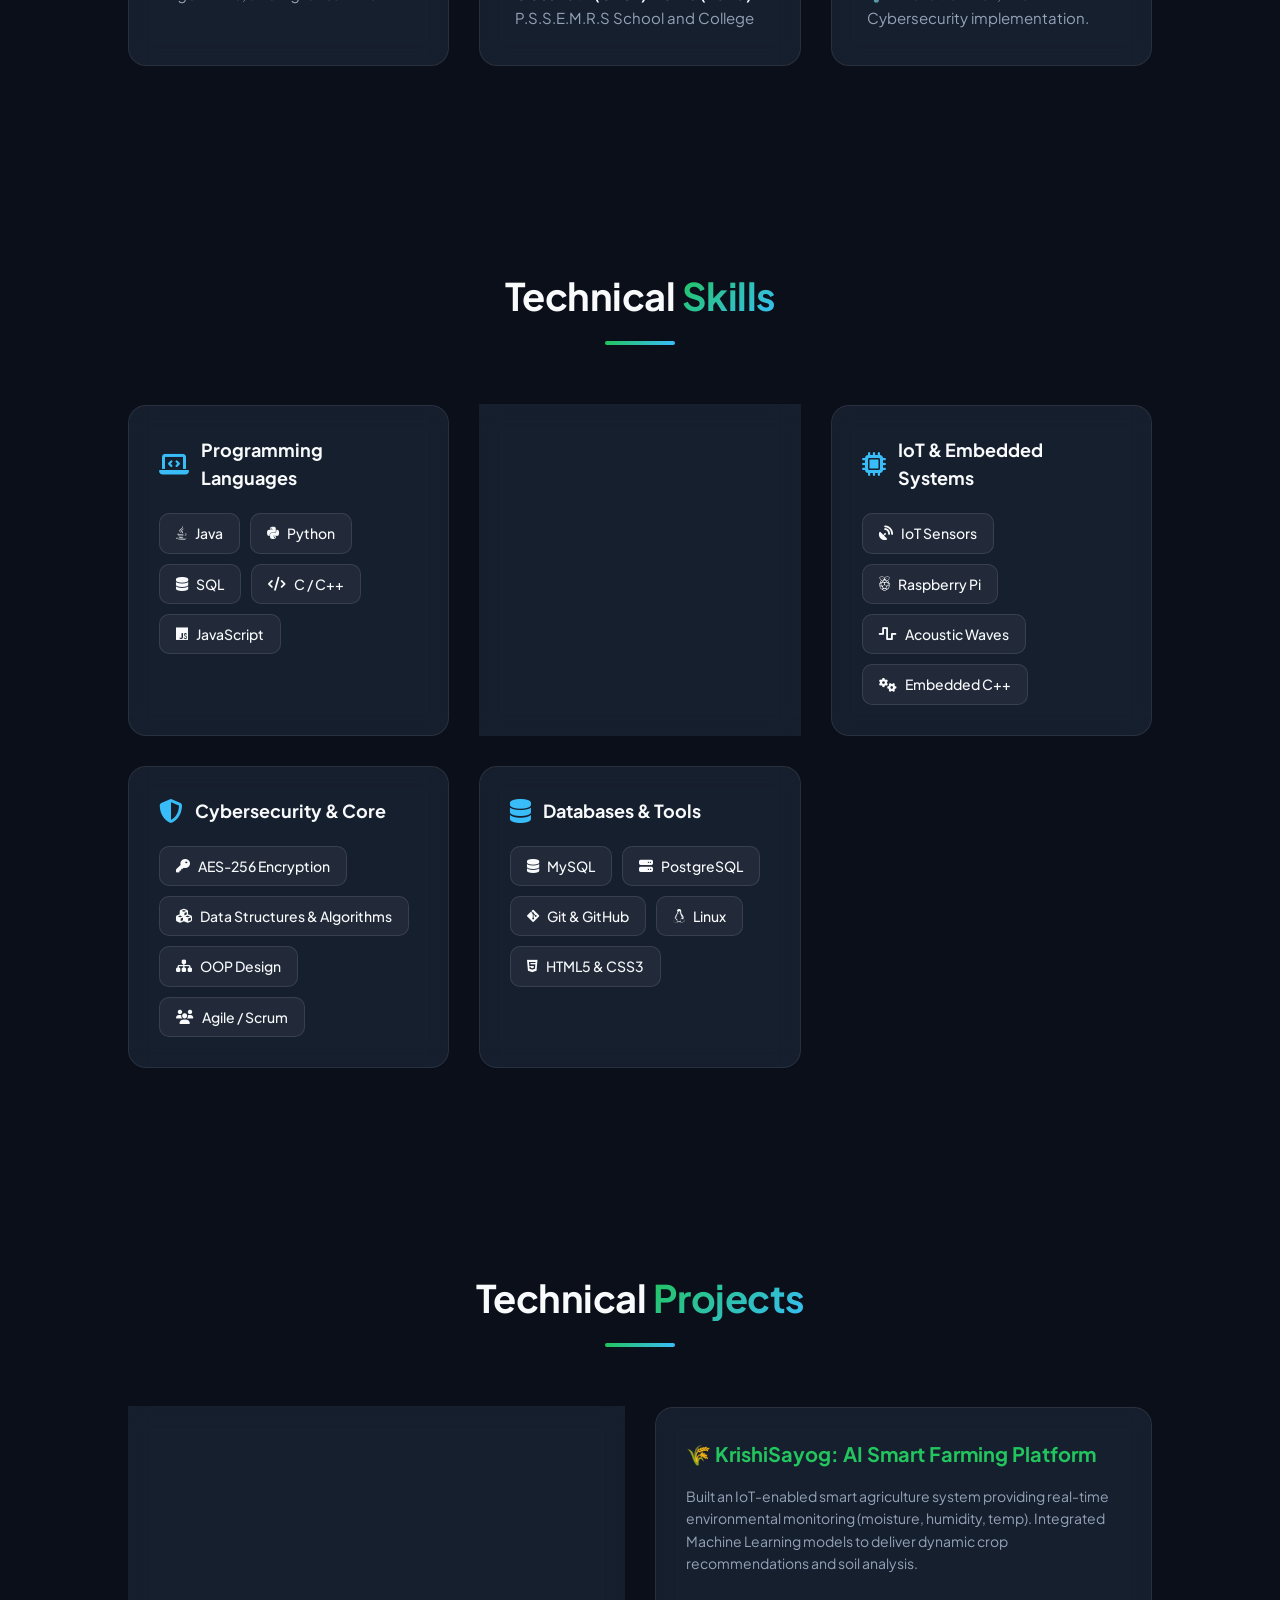
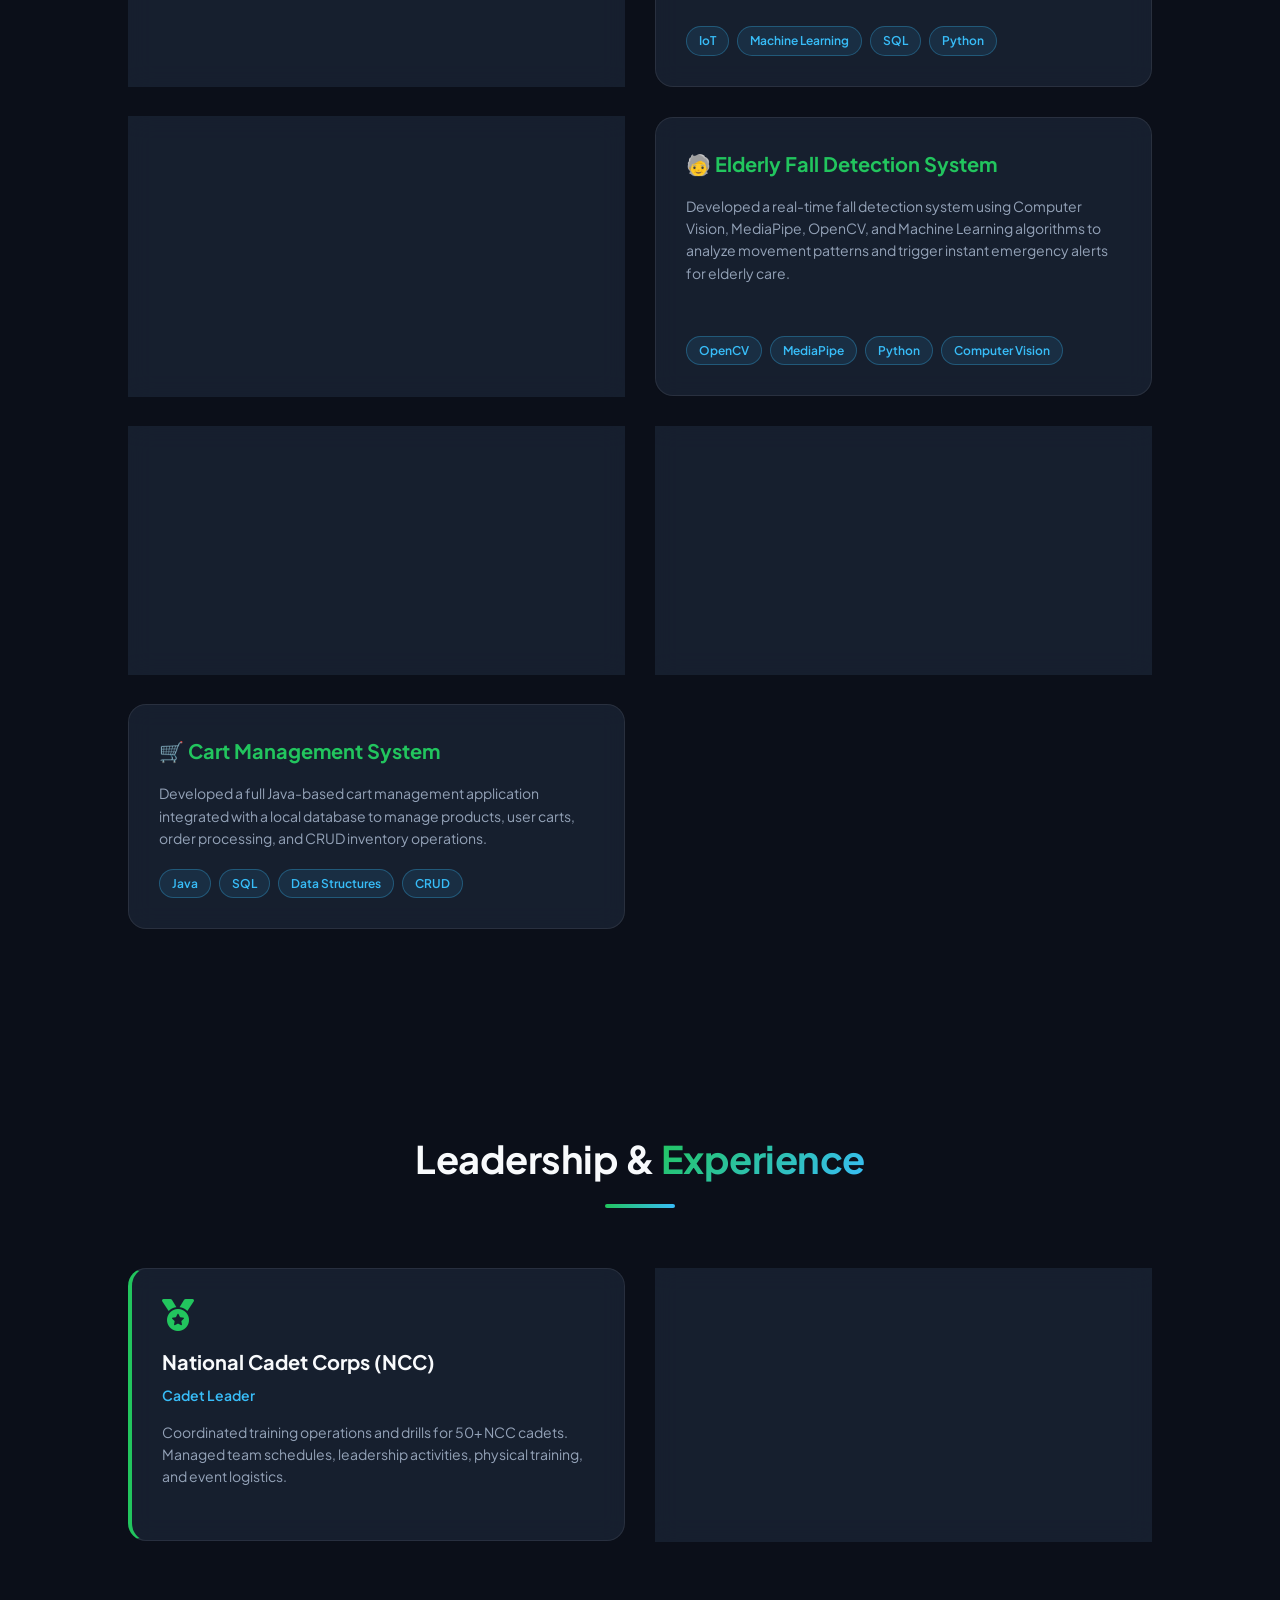
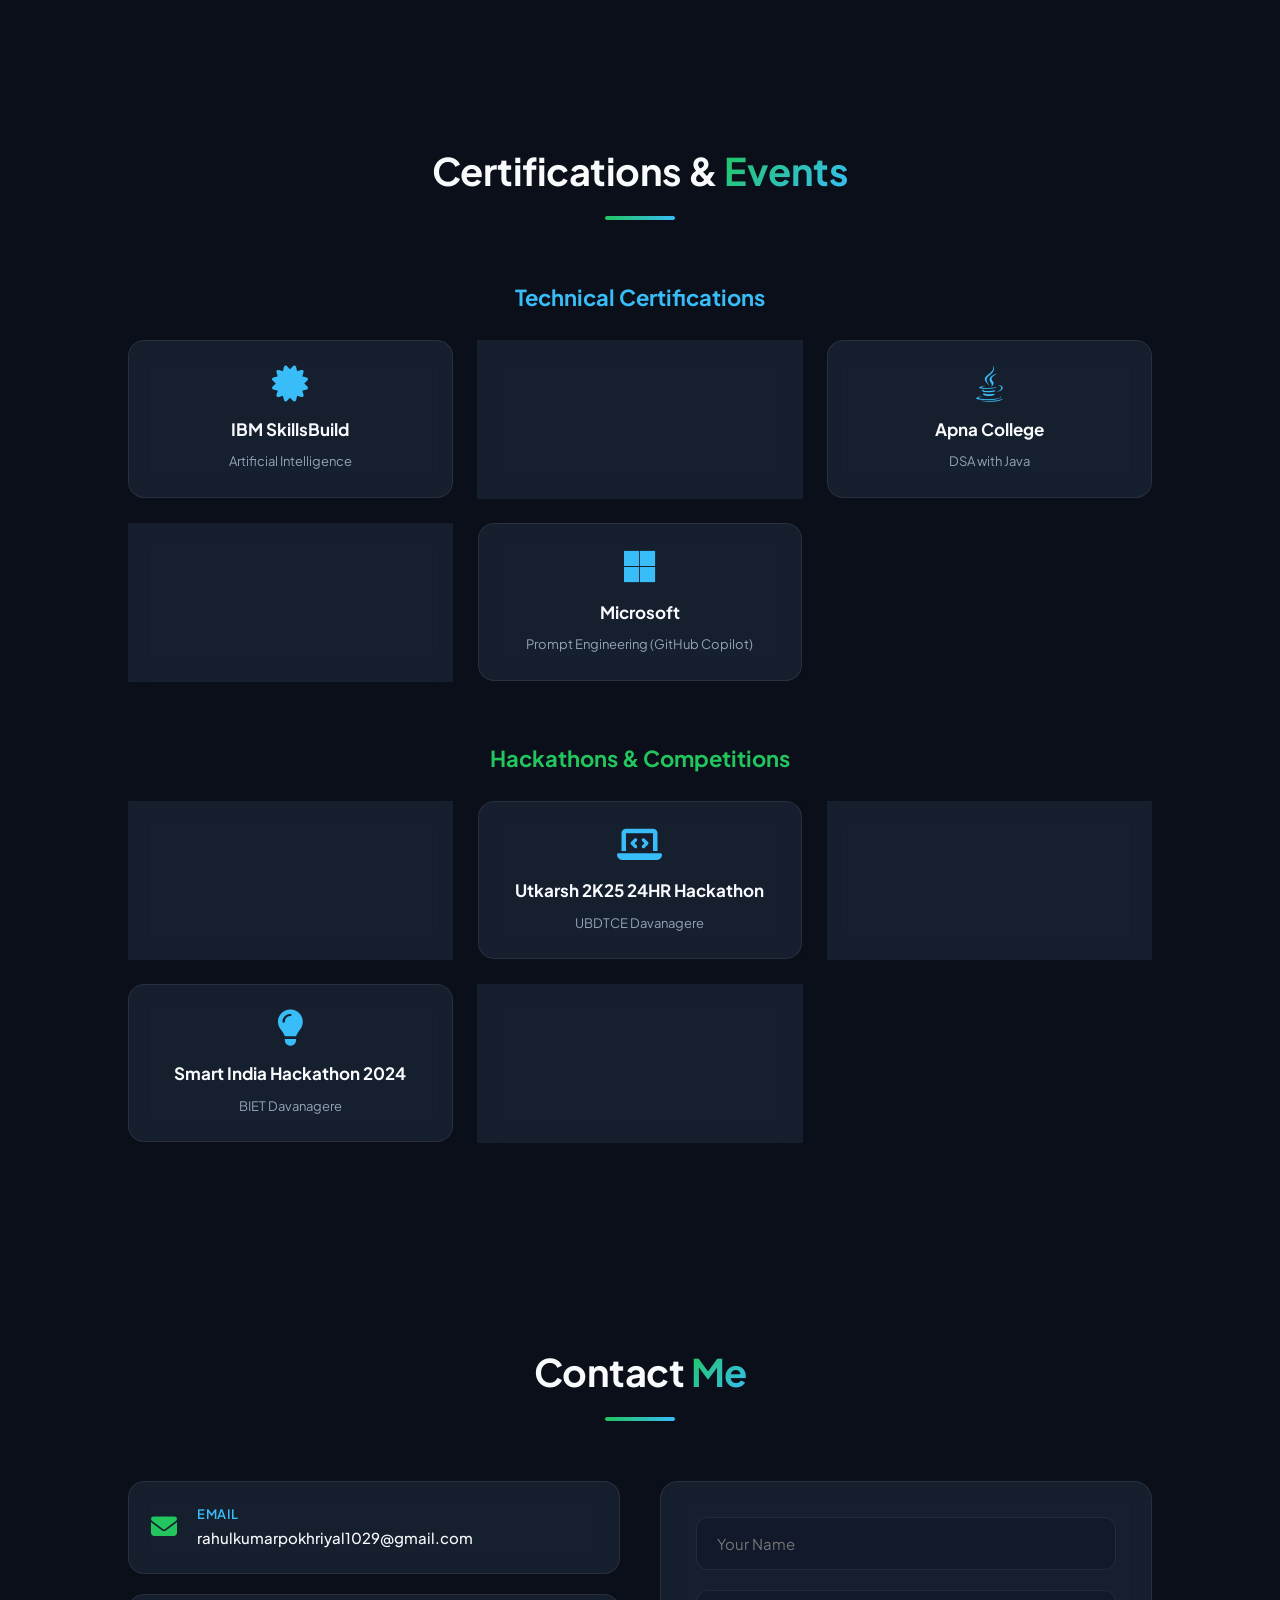
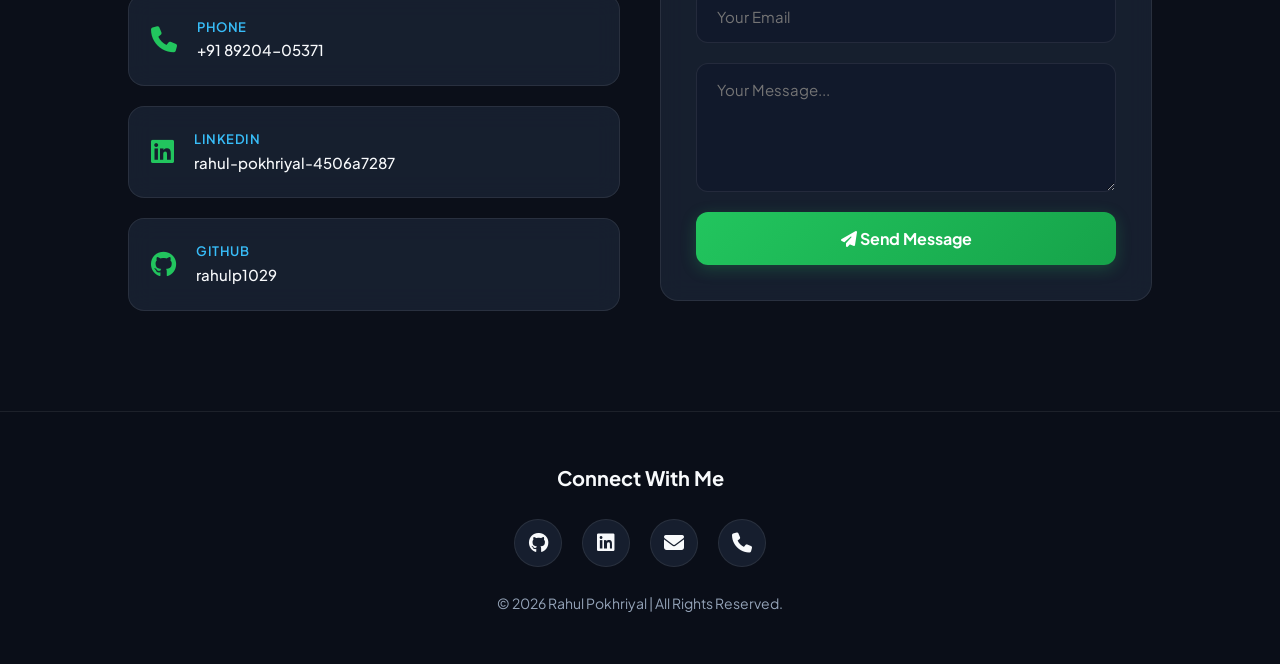
==== commit 418f2d81: "Update navbar logo brand name to DevRaulz" ====
--- a/index.html
+++ b/index.html
@@ -4,7 +4,7 @@
     <meta charset="UTF-8">
     <meta name="viewport" content="width=device-width, initial-scale=1.0">
     <title>Rahul Pokhriyal | Software Engineer Portfolio</title>
-    <link rel="stylesheet" href="css/style.css?v=7">
+    <link rel="stylesheet" href="css/style.css?v=8">
     <link rel="stylesheet" href="https://cdnjs.cloudflare.com/ajax/libs/font-awesome/6.5.2/css/all.min.css">
 </head>
 <body>
@@ -13,7 +13,7 @@
         <nav class="navbar">
             <div class="logo">
                 <i class="fa-solid fa-code"></i>
-                Rahul<span>.dev</span>
+                Dev<span>Raulz</span>
             </div>
             <ul class="nav-links">
                 <li><a href="#home" class="active">Home</a></li>
